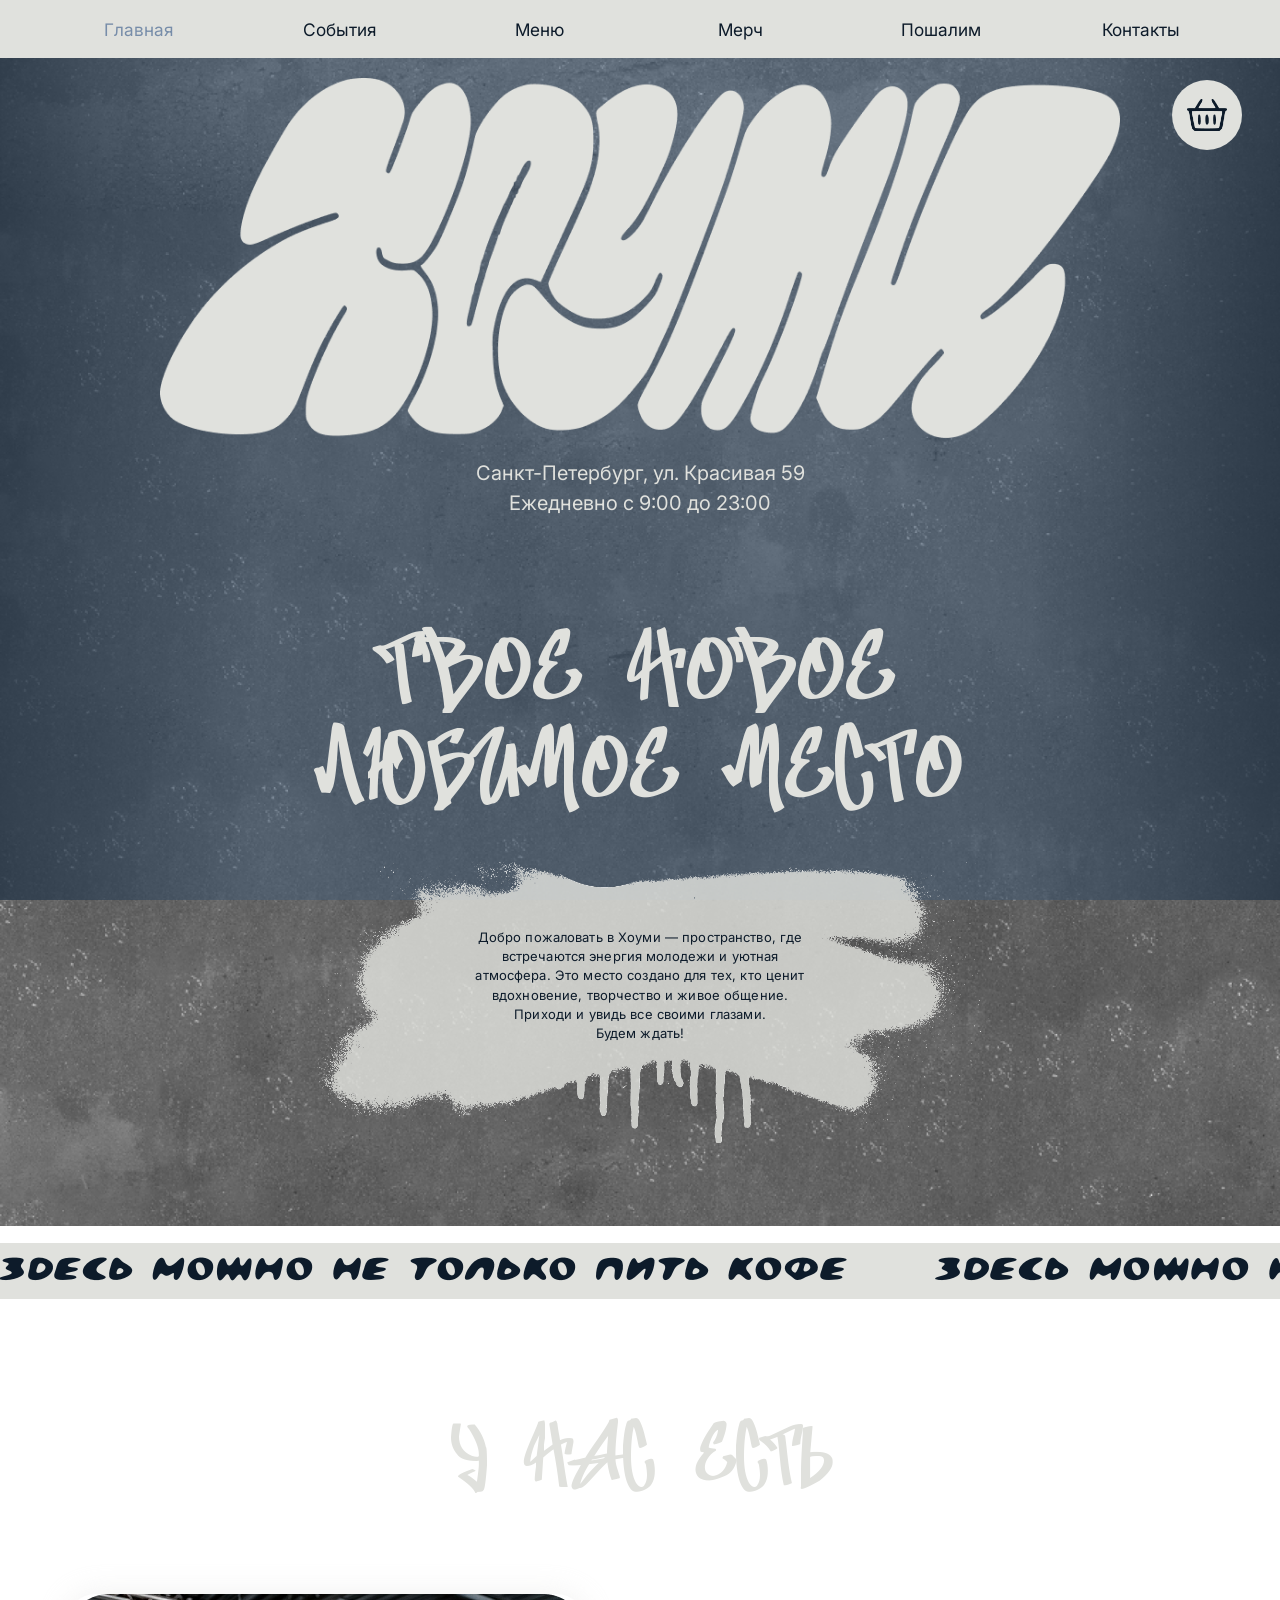
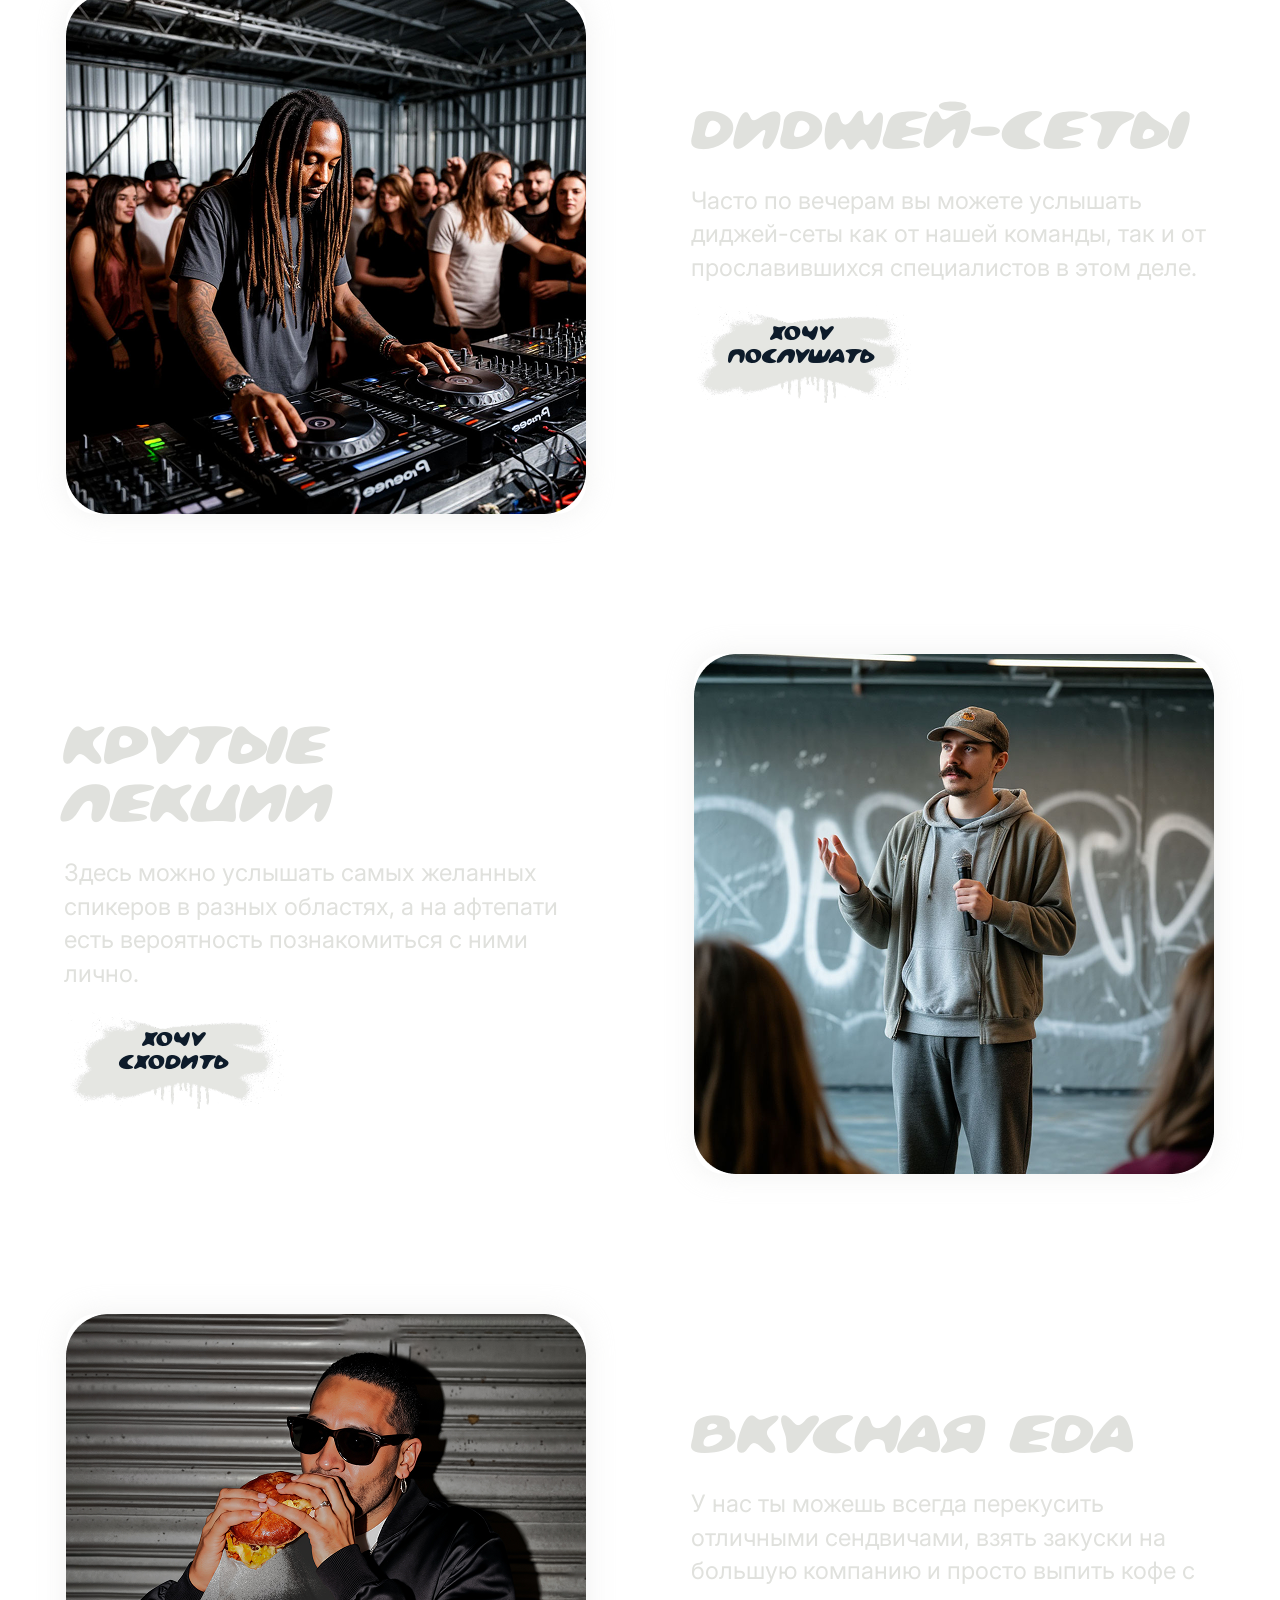
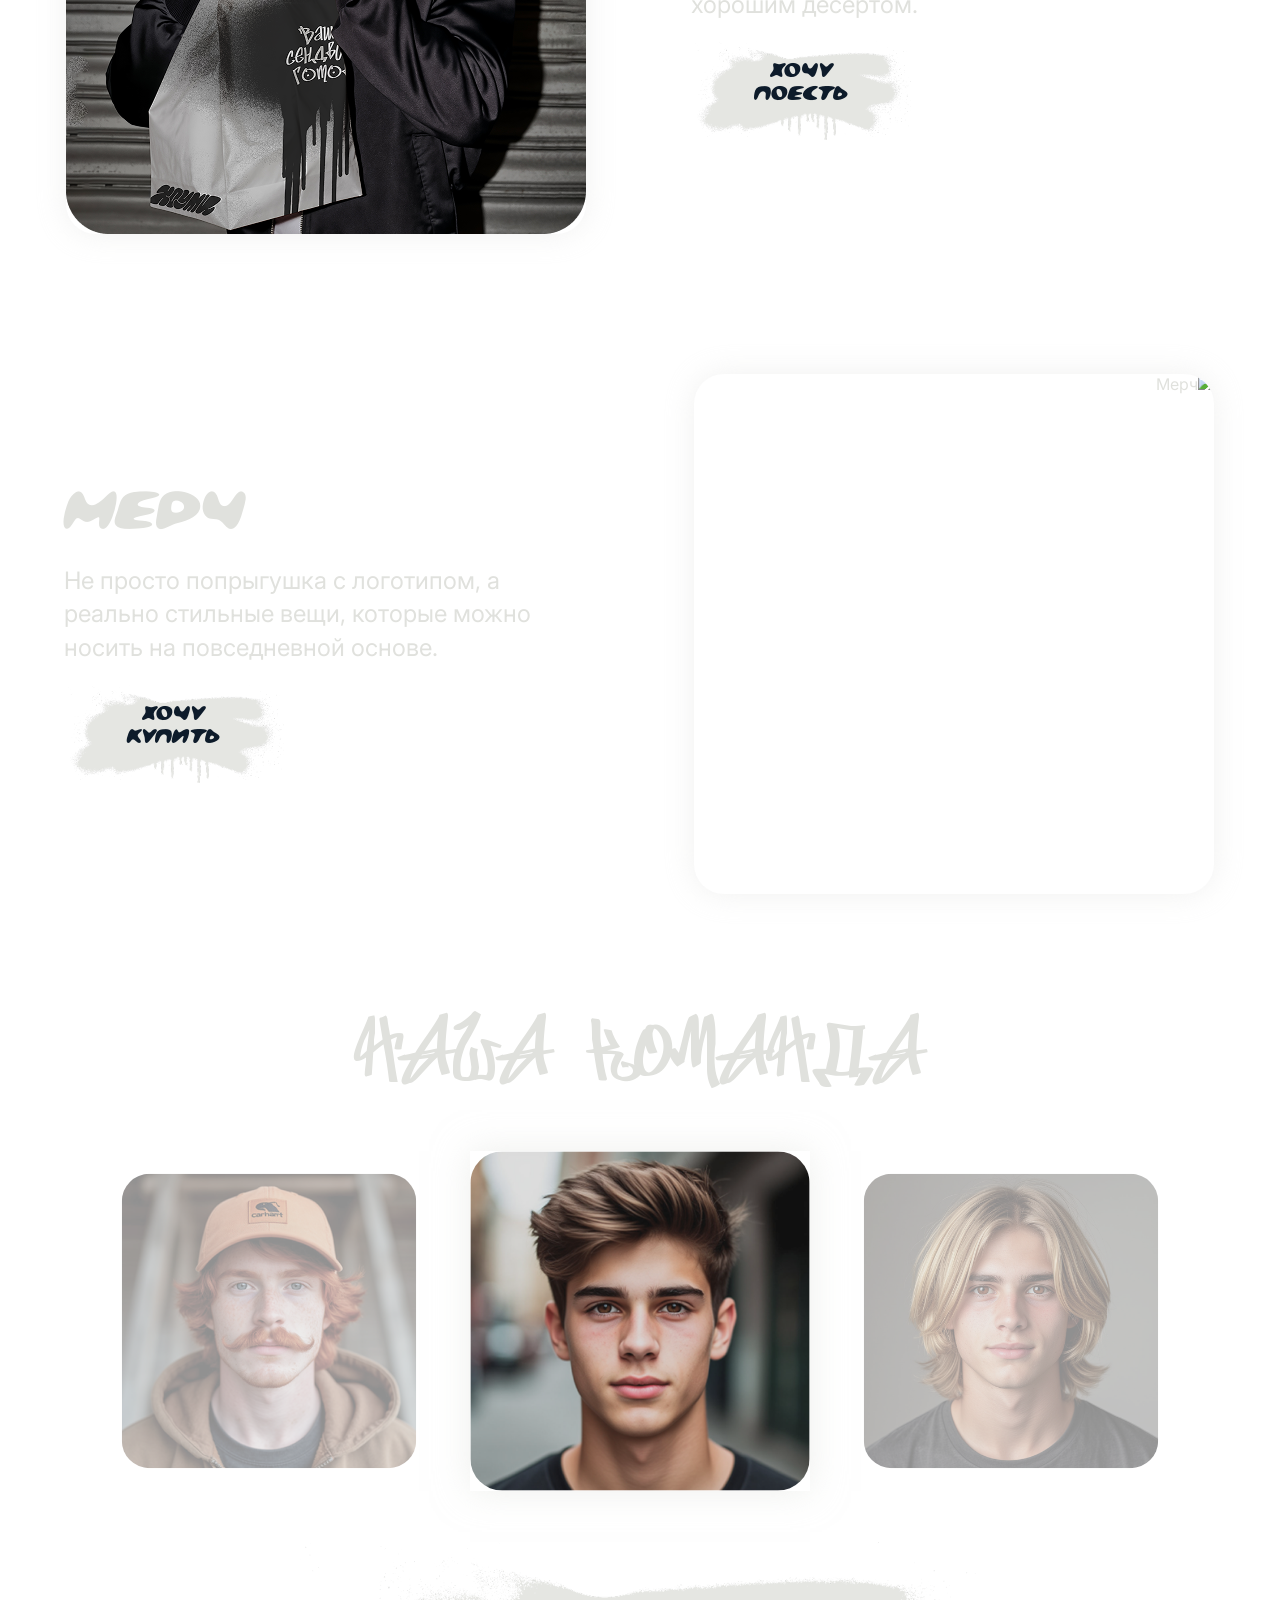
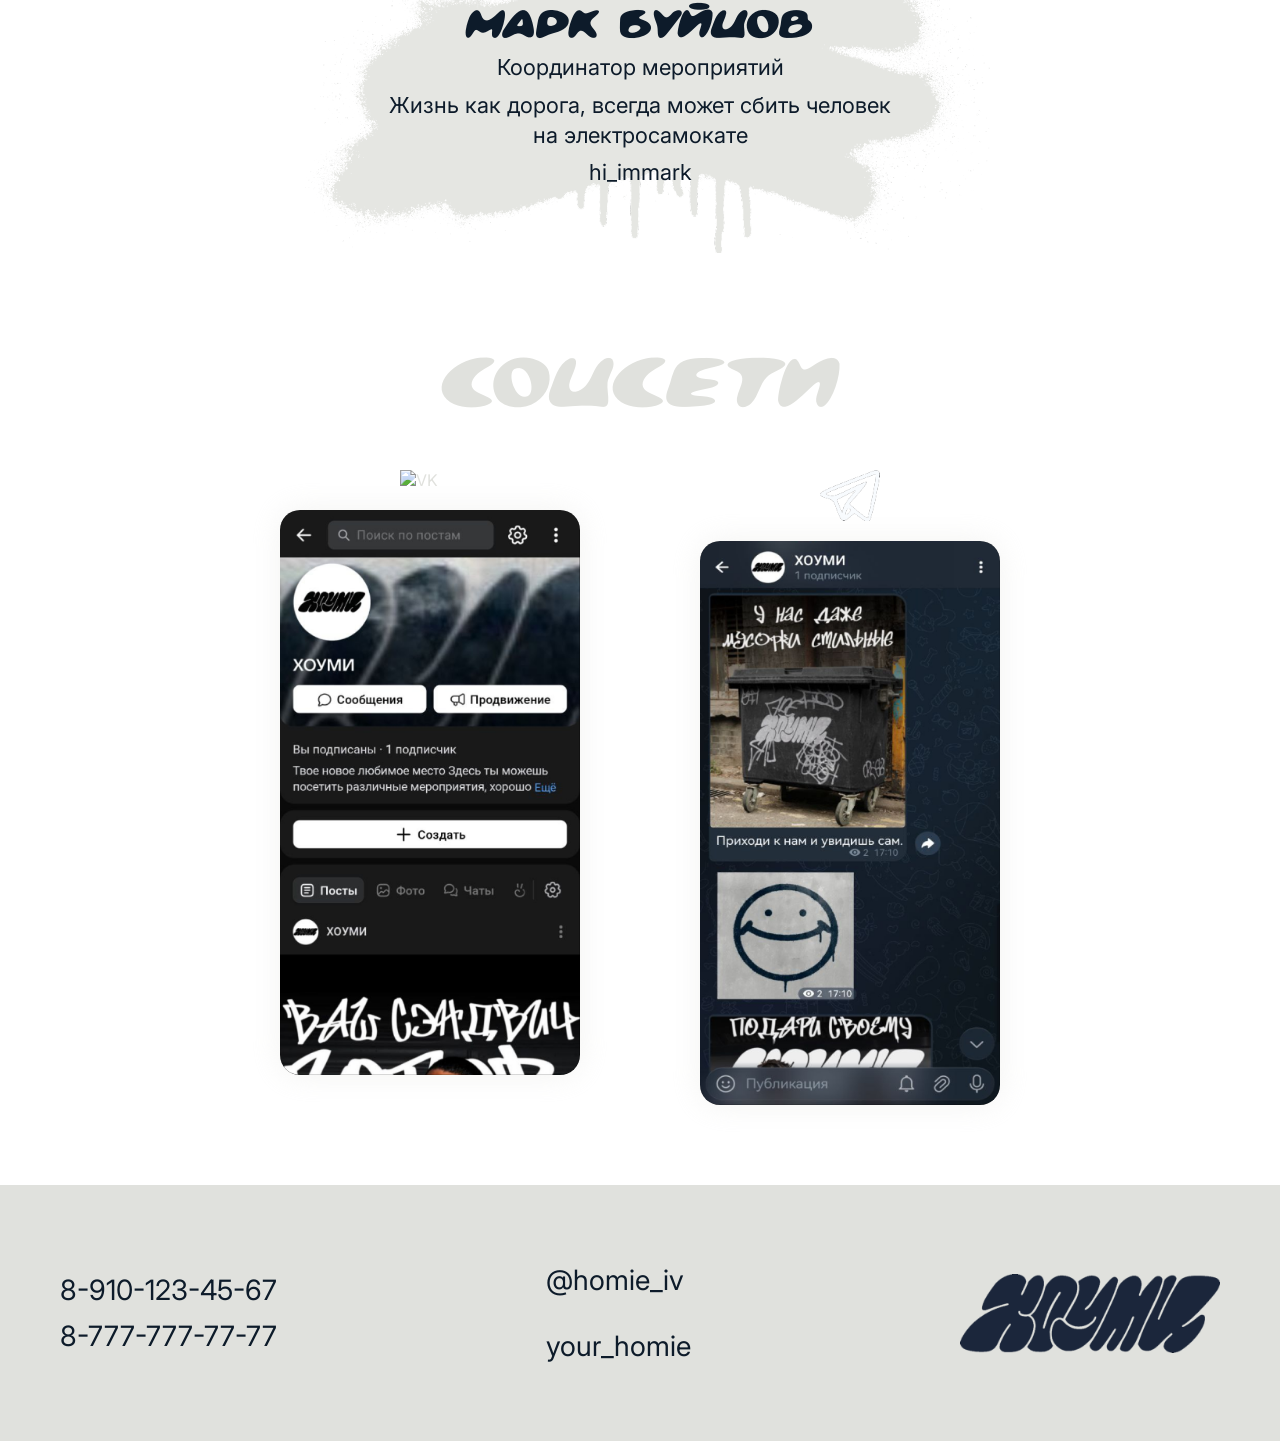
==== all-pages.html @ 36fc69a6 "Add files via upload" ====
<!DOCTYPE html>
<html lang="ru">
<head>
  <meta charset="UTF-8">
  <meta name="viewport" content="width=device-width, initial-scale=1">
  <title>Homie — все экраны в одном файле</title>
  <link href="https://fonts.googleapis.com/css2?family=Inter:wght@300;400;500;600&display=swap" rel="stylesheet">
  <link rel="stylesheet" href="site-shared.css">
  <link rel="stylesheet" href="index.css">
  <link rel="stylesheet" href="all-pages.css">
</head>
<body class="all-app">

<header class="header">
  <nav class="nav" id="routerNav">
    <button type="button" class="router-link active" data-target="home">Главная</button>
    <button type="button" class="router-link" data-target="events">События</button>
    <button type="button" class="router-link" data-target="menu">Меню</button>
    <button type="button" class="router-link" data-target="merch">Мерч</button>
    <button type="button" class="router-link" data-target="minigame">Пошалим</button>
    <button type="button" class="router-link" data-target="contacts">Контакты</button>
  </nav>
</header>

<div class="cart-float">
  <button type="button" class="router-link cart-float-btn" data-target="korzina" aria-label="Корзина">
    <img src="korzina.png" alt="">
  </button>
</div>

<main id="page-home" class="page-panel page-panel--home active" aria-label="Главная">
  <div class="page">
    <section class="hero">
      <img src="biglogo.png" class="biglogo" alt="Homie">
      <p class="hero-info">Санкт-Петербург, ул. Красивая 59<br>Ежедневно с 9:00 до 23:00</p>
    </section>
    <section class="intro">
      <h1 class="intro-title">ТВОЕ НОВОЕ<br>ЛЮБИМОЕ МЕСТО</h1>
      <div class="intro-patno">
        <img src="bigpatno.png" alt="">
        <div class="intro-patno__frame">
          <p class="intro-patno__text">
            Добро пожаловать в Хоуми — пространство, где<br>
            встречаются энергия молодежи и уютная<br>
            атмосфера. Это место создано для тех, кто ценит<br>
            вдохновение, творчество и живое общение.<br>
            Приходи и увидь все своими глазами.<br>
            Будем ждать!
          </p>
        </div>
      </div>
    </section>
    <section class="line" aria-hidden="true">
      <div class="line-track">
        <span>здесь можно не только пить кофе &nbsp;&nbsp;&nbsp; здесь можно не только пить кофе &nbsp;&nbsp;&nbsp; здесь можно не только пить кофе &nbsp;&nbsp;&nbsp; </span>
        <span>здесь можно не только пить кофе &nbsp;&nbsp;&nbsp; здесь можно не только пить кофе &nbsp;&nbsp;&nbsp; здесь можно не только пить кофе &nbsp;&nbsp;&nbsp; </span>
      </div>
    </section>
    <section class="we-have">
      <h2 class="we-have-title">У НАС ЕСТЬ</h2>
      <div class="blocks">
        <article class="block">
          <div class="photo glow"><img src="1photo.png" alt="Диджей-сеты"></div>
          <div class="text-side">
            <h2>ДИДЖЕЙ-СЕТЫ</h2>
            <p>Часто по вечерам вы можете услышать диджей-сеты как от нашей команды, так и от прославившихся специалистов в этом деле.</p>
            <button type="button" class="small-patno router-link" data-target="events"><img src="spatno1.png" alt=""><span>хочу<br>послушать</span></button>
          </div>
        </article>
        <article class="block reverse">
          <div class="photo glow"><img src="2photo.png" alt="Лекции"></div>
          <div class="text-side">
            <h2>КРУТЫЕ ЛЕКЦИИ</h2>
            <p>Здесь можно услышать самых желанных спикеров в разных областях, а на афтепати есть вероятность познакомиться с ними лично.</p>
            <button type="button" class="small-patno router-link" data-target="events"><img src="spatno2.png" alt=""><span>хочу<br>сходить</span></button>
          </div>
        </article>
        <article class="block">
          <div class="photo glow"><img src="3photo.png" alt="Еда"></div>
          <div class="text-side">
            <h2>ВКУСНАЯ ЕДА</h2>
            <p>У нас ты можешь всегда перекусить отличными сендвичами, взять закуски на большую компанию и просто выпить кофе с хорошим десертом.</p>
            <button type="button" class="small-patno router-link" data-target="menu"><img src="spatno3.png" alt=""><span>хочу<br>поесть</span></button>
          </div>
        </article>
        <article class="block reverse">
          <div class="photo glow"><img src="4.png" alt="Мерч"></div>
          <div class="text-side">
            <h2>МЕРЧ</h2>
            <p>Не просто попрыгушка с логотипом, а реально стильные вещи, которые можно носить на повседневной основе.</p>
            <button type="button" class="small-patno router-link" data-target="merch"><img src="spatno4.png" alt=""><span>хочу<br>купить</span></button>
          </div>
        </article>
      </div>
    </section>
    <section class="team">
      <h2 class="team-title">НАША КОМАНДА</h2>
      <div class="slider" id="homeSlider">
        <div class="slide side"><img src="komanda1.png" alt=""></div>
        <div class="slide active-slide"><img src="komanda2.png" alt=""></div>
        <div class="slide side"><img src="komanda3.png" alt=""></div>
      </div>
      <div class="team-info">
        <img src="patnomedium.png" alt="">
        <div class="info-text fade" id="homeFade">
          <h2 id="home-name">МАРК БУЙЦОВ</h2>
          <p id="home-role">Координатор мероприятий</p>
          <p id="home-quote">Жизнь как дорога, всегда может сбить человек на электросамокате</p>
          <p id="home-nick">hi_immark</p>
        </div>
      </div>
    </section>
    <section class="socials">
      <h2 class="socials-title">СОЦСЕТИ</h2>
      <div class="social-grid">
        <div class="social-item">
          <img src="VK-white.png" class="icon" alt="VK">
          <img src="screenVK.png" class="screen" alt="">
        </div>
        <div class="social-item">
          <img src="TG-white.png" class="icon" alt="Telegram">
          <img src="screenTG.png" class="screen" alt="">
        </div>
      </div>
    </section>
  </div>
</main>

<main id="page-events" class="page-panel page-panel--frame">
  <iframe class="page-frame" data-src="events.html?embed=1" title="События"></iframe>
</main>

<main id="page-menu" class="page-panel page-panel--frame">
  <iframe class="page-frame" data-src="menu.html?embed=1" title="Меню"></iframe>
</main>

<main id="page-merch" class="page-panel page-panel--frame">
  <iframe class="page-frame" data-src="merch.html?embed=1" title="Мерч"></iframe>
</main>

<main id="page-minigame" class="page-panel page-panel--frame">
  <iframe class="page-frame" data-src="game.html?embed=1" title="Пошалим"></iframe>
</main>

<main id="page-contacts" class="page-panel page-panel--frame">
  <iframe class="page-frame" data-src="contacts.html?embed=1" title="Контакты"></iframe>
</main>

<main id="page-korzina" class="page-panel page-panel--frame">
  <iframe class="page-frame" data-src="korzina.html?embed=1" title="Корзина"></iframe>
</main>

<footer class="footer">
  <div class="footer-left">
    <p>8-910-123-45-67</p>
    <p>8-777-777-77-77</p>
  </div>
  <div class="footer-center">
    <p>@homie_iv</p>
    <p>your_homie</p>
  </div>
  <img src="logo.png" class="footer-logo" alt="Homie">
</footer>

<script src="all-pages.js"></script>

</body>
</html>
---- site-shared.css ----
@font-face {
    font-family: "Bulbasaur";
    src: url("BulbasaurSP.otf");
}

* {
    margin: 0;
    padding: 0;
    box-sizing: border-box;
}

html {
    scroll-behavior: smooth;
}

body {
    font-family: "Inter", sans-serif;
    background: url("background.png") no-repeat center/cover fixed;
    overflow-x: hidden;
    overflow-y: auto;
    min-height: 100vh;
}

body.page-no-scroll {
    overflow: hidden;
}

body::after {
    content: "";
    position: fixed;
    inset: 0;
    background: rgba(65, 90, 119, 0.5);
    z-index: -1;
}

body::before {
    content: "";
    position: fixed;
    inset: 0;
    background: linear-gradient(to right, rgba(0, 0, 0, 0.644), transparent 20%, transparent 80%, rgba(0, 0, 0, 0.644));
    z-index: -1;
}

.header {
    position: fixed;
    top: 0;
    left: 0;
    width: 100%;
    height: 58px;
    background: #e0e1dd;
    display: flex;
    justify-content: center;
    align-items: center;
    z-index: 10;
    padding: 0 clamp(16px, 4vw, 48px);
}

.nav {
    display: flex;
    flex-wrap: wrap;
    width: 100%;
    gap: clamp(8px, 1.5vw, 40px);
    justify-content: space-between;
    align-items: center;
    padding: 0;
}

.nav a {
    flex: 1 1 0;
    text-align: center;
    white-space: nowrap;
}

.nav a {
    font-size: clamp(15px, 1.4vw, 24px);
    color: #0d1b2a;
    text-decoration: none;
}

.nav a:hover {
    color: #415a77;
}

.nav .active {
    color: #778da9;
}

.page-main {
    margin-top: 100px;
    padding: 0 clamp(20px, 4vw, 56px) 48px;
    display: flex;
    flex-direction: column;
    align-items: center;
    width: 100%;
    max-width: none;
}

.page-title {
    font-family: "Bulbasaur", cursive;
    font-size: clamp(32px, 5vw, 50px);
    color: #e0e1dd;
    text-align: center;
    margin-bottom: 28px;
}

/* Корзина — светлый круг (#e0e1dd, как шапка и подвал) */
.cart-float,
.cart-big {
    position: fixed;
    top: 80px;
    right: clamp(16px, 3vw, 40px);
    z-index: 11;
}

.cart-float a,
.cart-float .cart-float-btn,
.cart-big a,
.cart-big .cart-btn {
    width: 70px;
    height: 70px;
    border-radius: 50%;
    background: #e0e1dd;
    display: flex;
    align-items: center;
    justify-content: center;
    text-decoration: none;
    border: none;
    cursor: pointer;
}

.cart-float a:hover,
.cart-float a:active,
.cart-float .cart-float-btn:hover,
.cart-float .cart-float-btn:active,
.cart-big a:hover,
.cart-big a:active,
.cart-big .cart-btn:hover,
.cart-big .cart-btn:active {
    background: #e0e1dd;
}

.cart-float img,
.cart-big img {
    width: 40px;
    height: auto;
}

.footer {
    margin-top: 80px;
    background: #e0e1dd;
    min-height: 200px;
    display: flex;
    justify-content: space-between;
    align-items: center;
    gap: 24px;
    flex-wrap: wrap;
    padding: 30px 60px;
}

.footer-left .text-block,
.footer-center {
    display: flex;
    flex-direction: column;
    gap: 12px;
    justify-content: space-between;
    min-height: 100px;
}

.footer p {
    font-size: 20px;
    color: #0d1b2a;
}

.footer-item {
    display: flex;
    align-items: center;
    gap: 10px;
}

.footer-item span {
    font-size: 20px;
    color: #0d1b2a;
}

.footer-item img {
    height: 30px;
}

.footer-right img {
    height: 80px;
}
---- index.css ----
@font-face {
    font-family: "Bulbasaur";
    src: url("BulbasaurSP.otf");
}

@font-face {
    font-family: "Guano";
    src: url("Guano Apes.otf");
}

html {
    scroll-behavior: smooth;
}

* {
    margin: 0;
    padding: 0;
    box-sizing: border-box;
}

body.page-home {
    font-family: "Inter", sans-serif;
    background: url("background.png") no-repeat center top / cover fixed;
    overflow-x: hidden;
    color: #e0e1dd;
}

body.page-home::after {
    content: "";
    position: fixed;
    inset: 0;
    background: rgba(65, 90, 119, 0.5);
    z-index: -1;
    pointer-events: none;
}

body.page-home::before {
    content: "";
    position: fixed;
    inset: 0;
    background: linear-gradient(to right, rgba(0, 0, 0, 0.644), transparent 20%, transparent 80%, rgba(0, 0, 0, 0.644));
    z-index: -1;
    pointer-events: none;
}

.page {
    margin-top: 58px;
    display: flex;
    flex-direction: column;
    gap: clamp(56px, 9vw, 100px);
    padding-bottom: 0;
}

.hero {
    display: flex;
    flex-direction: column;
    align-items: center;
    gap: 20px;
    padding: clamp(40px, 7vw, 72px) 20px 0;
    text-align: center;
}

.biglogo {
    width: min(78%, 960px);
    height: auto;
    object-fit: contain;
}

.hero-info {
    color: #e0e1dd;
    font-size: clamp(15px, 1.6vw, 20px);
    line-height: 1.5;
    font-weight: 400;
    max-width: 900px;
}

.intro {
    display: flex;
    flex-direction: column;
    align-items: center;
    gap: clamp(32px, 5vw, 48px);
    padding: 0 clamp(16px, 4vw, 40px);
    text-align: center;
}

.intro-title {
    font-family: "Guano", "Guano Apes", cursive;
    color: #e0e1dd;
    font-size: clamp(42px, 8.5vw, 96px);
    line-height: 1.02;
    letter-spacing: 0.02em;
    font-weight: normal;
}

.intro-patno {
    position: relative;
    width: min(700px, 92vw);
    container-type: inline-size;
}

.intro-patno > img {
    width: 100%;
    height: auto;
    display: block;
}

.intro-patno__frame {
    position: absolute;
    top: 21%;
    right: 13%;
    bottom: 33%;
    left: 13%;
    display: flex;
    align-items: center;
    justify-content: center;
    box-sizing: border-box;
    overflow: hidden;
    pointer-events: none;
}

.intro-patno__text {
    margin: 0;
    max-width: 100%;
    font-family: "Inter", sans-serif;
    font-size: clamp(13px, 1.72cqi, 16px);
    font-weight: 400;
    line-height: 1.48;
    letter-spacing: 0.01em;
    text-align: center;
    color: #0d1b2a;
}

.line {
    width: 100vw;
    margin-left: calc(50% - 50vw);
    overflow: hidden;
    height: 56px;
    background: #e0e1dd;
    display: flex;
    align-items: center;
}

.line-track {
    display: flex;
    width: max-content;
    animation: marquee 18s linear infinite;
}

.line span {
    display: inline-block;
    padding-right: 48px;
    font-family: "Bulbasaur", cursive;
    font-size: clamp(22px, 2.8vw, 32px);
    color: #0d1b2a;
    white-space: nowrap;
    letter-spacing: 0.08em;
}

@keyframes marquee {
    from { transform: translateX(0); }
    to { transform: translateX(-50%); }
}

.we-have {
    display: flex;
    flex-direction: column;
    align-items: center;
    gap: clamp(48px, 8vw, 88px);
    padding: 0 clamp(20px, 5vw, 64px);
    width: 100%;
}

.we-have-title {
    font-family: "Guano", "Guano Apes", cursive;
    font-size: clamp(40px, 6.5vw, 80px);
    color: #e0e1dd;
    text-align: center;
    font-weight: normal;
}

.blocks {
    display: flex;
    flex-direction: column;
    gap: clamp(72px, 12vw, 140px);
    width: 100%;
    max-width: 1400px;
}

.block {
    display: grid;
    grid-template-columns: minmax(260px, 1fr) minmax(260px, 1fr);
    justify-content: center;
    align-items: center;
    gap: clamp(40px, 8vw, 120px);
}

.block.reverse {
    direction: rtl;
}

.block.reverse .text-side {
    direction: ltr;
}

.photo {
    width: min(100%, 520px);
    justify-self: center;
    border-radius: 30px;
}

.photo img {
    width: 100%;
    aspect-ratio: 1;
    object-fit: cover;
    display: block;
    border-radius: 30px;
}

.glow {
    box-shadow: 0 0 30px rgba(224, 225, 221, 0.45);
}

.text-side {
    display: flex;
    flex-direction: column;
    gap: 20px;
}

.text-side h2 {
    font-family: "Bulbasaur", cursive;
    color: #e0e1dd;
    font-size: clamp(32px, 4.5vw, 54px);
    line-height: 1.08;
    font-weight: normal;
}

.text-side p {
    color: #e0e1dd;
    font-size: clamp(17px, 2vw, 24px);
    line-height: 1.4;
}

.small-patno {
    position: relative;
    width: 220px;
    max-width: 100%;
    display: block;
    text-decoration: none;
    transition: transform 0.2s;
}

.small-patno:hover {
    transform: scale(1.04);
}

.small-patno img {
    width: 100%;
    height: auto;
    display: block;
}

.we-have .small-patno img {
    transition: opacity 0.15s ease;
}

.we-have .small-patno::after {
    content: "";
    position: absolute;
    inset: 0;
    background-color: #b3b4b0;
    opacity: 0;
    transition: opacity 0.15s ease;
    pointer-events: none;
    mask-repeat: no-repeat;
    mask-position: center;
    mask-size: 100% 100%;
    -webkit-mask-repeat: no-repeat;
    -webkit-mask-position: center;
    -webkit-mask-size: 100% 100%;
}

.we-have .blocks .block:nth-child(1) .small-patno::after {
    mask-image: url(spatno1.png);
    -webkit-mask-image: url(spatno1.png);
}

.we-have .blocks .block:nth-child(2) .small-patno::after {
    mask-image: url(spatno2.png);
    -webkit-mask-image: url(spatno2.png);
}

.we-have .blocks .block:nth-child(3) .small-patno::after {
    mask-image: url(spatno3.png);
    -webkit-mask-image: url(spatno3.png);
}

.we-have .blocks .block:nth-child(4) .small-patno::after {
    mask-image: url(spatno4.png);
    -webkit-mask-image: url(spatno4.png);
}

.we-have .small-patno:active img,
.we-have .small-patno.is-pressed img {
    opacity: 0;
}

.we-have .small-patno:active::after,
.we-have .small-patno.is-pressed::after {
    opacity: 1;
}

.we-have .small-patno span {
    position: absolute;
    z-index: 1;
    left: 50%;
    top: 42%;
    transform: translate(-50%, -50%);
    width: 72%;
    font-family: "Bulbasaur", cursive;
    font-size: 20px;
    line-height: 1.15;
    color: #0d1b2a;
    text-align: center;
    white-space: normal;
    pointer-events: none;
}

.team {
    display: flex;
    flex-direction: column;
    align-items: center;
    gap: clamp(40px, 6vw, 60px);
    padding: 0 20px;
    width: 100%;
}

.team-title {
    font-family: "Guano", "Guano Apes", cursive;
    font-size: clamp(40px, 6.5vw, 80px);
    color: #e0e1dd;
    text-align: center;
    font-weight: normal;
}

.slider {
    display: grid;
    grid-template-columns: repeat(3, minmax(160px, 320px));
    gap: clamp(20px, 4vw, 60px);
    align-items: center;
    justify-content: center;
    width: 100%;
    max-width: 1100px;
}

.slide {
    transition: opacity 0.5s, transform 0.5s, box-shadow 0.5s;
}

.slide img {
    width: 100%;
    aspect-ratio: 1;
    object-fit: cover;
    border-radius: 30px;
    display: block;
}

.slide.side {
    opacity: 0.45;
    transform: scale(0.92);
}

.slide.active-slide {
    opacity: 1;
    transform: scale(1.06);
    box-shadow: 0 0 32px rgba(224, 225, 221, 0.55);
}

.team-info {
    position: relative;
    width: min(700px, 100%);
}

.team-info > img {
    width: 100%;
    height: auto;
    display: block;
}

.info-text {
    position: absolute;
    top: 50%;
    left: 50%;
    transform: translate(-50%, -50%);
    width: min(520px, 78%);
    text-align: center;
    transition: opacity 0.4s ease;
}

.info-text h2 {
    font-family: "Bulbasaur", cursive;
    color: #0d1b2a;
    font-size: clamp(26px, 3.2vw, 40px);
    font-weight: normal;
}

.info-text p {
    color: #0d1b2a;
    font-size: clamp(16px, 2vw, 22px);
    margin-top: 8px;
    line-height: 1.35;
}

.socials {
    display: flex;
    flex-direction: column;
    align-items: center;
    gap: clamp(32px, 5vw, 50px);
    padding: 0 20px clamp(48px, 8vw, 80px);
    width: 100%;
}

.socials-title {
    font-family: "Bulbasaur", cursive;
    font-size: clamp(40px, 5.5vw, 72px);
    color: #e0e1dd;
    font-weight: normal;
}

.social-grid {
    display: flex;
    flex-wrap: wrap;
    justify-content: center;
    align-items: flex-start;
    gap: clamp(48px, 10vw, 120px);
}

.social-item {
    display: flex;
    flex-direction: column;
    align-items: center;
    gap: 20px;
}

.social-item .icon {
    width: 60px;
    height: auto;
}

.social-item .screen {
    width: min(300px, 40vw);
    border-radius: 20px;
    box-shadow: 0 0 30px rgba(224, 225, 221, 0.4);
    display: block;
}

.footer {
    width: 100%;
    min-height: 256px;
    background: #e0e1dd;
    padding: 40px clamp(24px, 5vw, 60px);
    display: flex;
    justify-content: space-between;
    align-items: center;
    gap: 24px;
    flex-wrap: wrap;
}

.footer-left,
.footer-center {
    display: flex;
    flex-direction: column;
    gap: 12px;
}

.footer p {
    font-size: clamp(18px, 2.2vw, 28px);
    color: #0d1b2a;
}

.footer-logo {
    width: min(260px, 42vw);
    height: auto;
}

@media (max-width: 900px) {
    .block,
    .block.reverse {
        grid-template-columns: 1fr;
        direction: ltr;
    }

    .slider {
        grid-template-columns: 1fr;
        max-width: 300px;
    }

    .slide.side {
        display: none;
    }

    .slide.active-slide {
        transform: none;
    }
}
---- all-pages.css ----
/* Все блоки приложения со страницы all-pages.html */
@import url("site-shared.css");

html {
    scroll-behavior: smooth;
}

/* Шапка на всю ширину (как index.html) */
body.all-app .header {
    padding: 0 clamp(16px, 4vw, 48px);
}

body.all-app .nav {
    width: 100%;
    max-width: none;
    justify-content: space-between;
    gap: clamp(8px, 1.5vw, 24px);
    padding: 0;
}

body.all-app .nav a,
body.all-app .nav .router-link {
    flex: 1 1 0;
    text-align: center;
    font-size: clamp(14px, 1.55vw, 24px);
    color: #0d1b2a;
    text-decoration: none;
    background: none;
    border: none;
    cursor: pointer;
    font-family: inherit;
    white-space: nowrap;
}

body.all-app .nav a:hover,
body.all-app .nav .router-link:hover {
    color: #415a77;
}

body.all-app .nav .router-link.active,
body.all-app .nav a.active {
    color: #778da9;
}

body.all-app .cart-float-btn {
    width: 70px;
    height: 70px;
    border-radius: 50%;
    background: #e0e1dd;
    display: flex;
    align-items: center;
    justify-content: center;
    padding: 0;
}

body.all-app .cart-float-btn.router-link,
body.all-app .cart-float-btn.router-link:hover,
body.all-app .cart-float-btn.router-link:active,
body.all-app .cart-float-btn.router-link:focus-visible {
    background: #e0e1dd;
}

body.all-app .cart-float-btn img {
    width: 40px;
    height: auto;
}

body.all-app .cart-float.is-hidden {
    display: none;
}

/* Главная в SPA — как index.html / Figma */
body.all-app.route-home {
    color: #e0e1dd;
}

body.all-app #page-home .intro-patno {
    position: relative;
    width: min(700px, 92vw);
    margin: 0 auto;
    container-type: inline-size;
}

body.all-app #page-home .intro-patno > img {
    width: 100%;
    display: block;
}

body.all-app #page-home .intro-patno__frame {
    position: absolute;
    top: 21%;
    right: 13%;
    bottom: 33%;
    left: 13%;
    display: flex;
    align-items: center;
    justify-content: center;
    box-sizing: border-box;
    overflow: hidden;
    pointer-events: none;
}

body.all-app #page-home .intro-patno__text,
body.all-app #page-home .intro-text-wrap {
    margin: 0;
    max-width: 100%;
    font-family: "Inter", sans-serif;
    font-size: clamp(13px, 1.72cqi, 16px);
    font-weight: 400;
    line-height: 1.48;
    letter-spacing: 0.01em;
    text-align: center;
    color: #0d1b2a;
}

body.all-app #page-home .intro-text {
    display: none;
}

body.all-app #page-home .text-side h2,
body.all-app #page-home .text-side h3 {
    font-family: "Bulbasaur", cursive;
    font-size: clamp(32px, 4.5vw, 54px);
}

body.all-app #page-home .social-grid {
    display: flex;
    flex-wrap: wrap;
    justify-content: center;
    gap: clamp(48px, 10vw, 120px);
}

body.all-app #page-home .social-item {
    display: flex;
    flex-direction: column;
    align-items: center;
    gap: 20px;
}

body.all-app #page-home .social-item .icon {
    width: 60px;
}

body.all-app #page-home .line span {
    font-family: "Bulbasaur", cursive;
    letter-spacing: 0.08em;
}

body.all-app #page-home .blocks {
    max-width: 1400px;
    width: 100%;
}

body.all-app #page-home .block {
    grid-template-columns: minmax(260px, 1fr) minmax(260px, 1fr);
    gap: clamp(40px, 8vw, 120px);
}

body.all-app #page-home .info-text h2,
body.all-app #page-home .info-text h3 {
    font-family: "Bulbasaur", cursive;
    color: #0d1b2a;
}

/* Главная — полная ширина, стили из index.css */
body.all-app #page-home.page-panel {
    margin-top: 58px;
    max-width: none;
    width: 100%;
    margin-left: 0;
    margin-right: 0;
    align-items: stretch;
    padding-bottom: 0;
}

body.all-app #page-home.page-panel.active {
    display: block;
}

body.all-app #page-home .page {
    margin-top: 0;
}

body.all-app #page-home .small-patno.router-link {
    border: none;
    background: transparent;
    padding: 0;
    text-align: center;
}

body.all-app .page-panel {
    display: none;
    margin-top: 100px;
    padding-bottom: 40px;
    flex-direction: column;
    align-items: center;
    max-width: 1100px;
    margin-left: auto;
    margin-right: auto;
    width: 100%;
}

body.all-app .page-panel.active {
    display: flex;
}

body.all-app .page-panel--frame {
    margin-top: 58px;
    max-width: none;
    width: 100%;
    padding: 0;
    align-items: stretch;
}

body.all-app .page-panel--frame.active {
    display: block;
}

body.all-app .page-frame {
    display: block;
    width: 100%;
    height: calc(100vh - 58px);
    min-height: 480px;
    border: 0;
    background: transparent;
}

body.all-app.route-menu #page-menu.page-panel--frame.active {
    display: block;
    margin-top: 58px;
    max-width: none;
    padding-bottom: 0;
}

body.all-app.route-menu #page-menu .page-frame {
    height: auto;
    min-height: 0;
}

/* Подвал общего приложения: только на главной (меню — подвал внутри iframe) */
body.all-app > footer.footer {
    display: none;
    width: 100%;
    margin-top: 0;
    min-height: 256px;
    background: #e0e1dd;
    padding: 40px clamp(24px, 5vw, 60px);
    justify-content: space-between;
    align-items: center;
    gap: 24px;
    flex-wrap: wrap;
    box-sizing: border-box;
}

body.all-app > footer.footer.footer--site-visible {
    display: flex;
}

body.all-app > footer.footer .footer-left,
body.all-app > footer.footer .footer-center {
    display: flex;
    flex-direction: column;
    gap: 12px;
}

body.all-app > footer.footer p {
    font-size: clamp(18px, 2.2vw, 28px);
    color: #0d1b2a;
}

body.all-app > footer.footer .footer-logo {
    width: min(260px, 42vw);
    height: auto;
}

body.all-app .router-link:not(.cart-float-btn) {
    cursor: pointer;
    border: none;
    background: none;
    font: inherit;
    color: inherit;
    padding: 0;
}

body.all-app .cart-float-btn.router-link {
    cursor: pointer;
    border: none;
    font: inherit;
    padding: 0;
}

body.all-app .router-link:focus-visible {
    outline: 2px solid #415a77;
    outline-offset: 2px;
}

/* Главная */
.hero {
    text-align: center;
    padding: 20px 24px 0;
}

.hero-badge {
    display: inline-block;
    padding: 8px 20px;
    border-radius: 999px;
    background: rgba(224, 225, 221, 0.2);
    color: #e0e1dd;
    font-size: 14px;
    letter-spacing: 0.06em;
    margin-bottom: 20px;
    border: 1px solid rgba(224, 225, 221, 0.35);
}

.hero h2 {
    font-family: "Bulbasaur", cursive;
    font-size: clamp(28px, 4vw, 44px);
    color: #e0e1dd;
    line-height: 1.15;
    margin-bottom: 16px;
}

.lead {
    max-width: 640px;
    margin: 0 auto 36px;
    font-size: 18px;
    line-height: 1.55;
    color: #c9ccd4;
}

.tile-grid {
    display: grid;
    grid-template-columns: repeat(auto-fit, minmax(220px, 1fr));
    gap: 20px;
    width: 100%;
    padding: 0 20px;
    max-width: 960px;
}

.tile {
    background: rgba(224, 225, 221, 0.95);
    border-radius: 20px;
    padding: 24px;
    display: flex;
    flex-direction: column;
    gap: 12px;
    transition: transform 0.2s, box-shadow 0.2s;
    border: 1px solid rgba(13, 27, 42, 0.08);
}

.tile:hover {
    transform: translateY(-4px);
    box-shadow: 0 12px 36px rgba(13, 27, 42, 0.2);
}

.tile h3 {
    font-family: "Bulbasaur", cursive;
    font-size: 22px;
    color: #0d1b2a;
}

.tile p {
    font-size: 15px;
    color: #415a77;
    line-height: 1.45;
    flex-grow: 1;
}

.tile .goto {
    align-self: flex-start;
    margin-top: 8px;
    padding: 10px 18px;
    border-radius: 14px;
    background: #415a77;
    color: #e0e1dd;
    text-decoration: none;
    font-weight: 500;
    border: none;
    font: inherit;
    cursor: pointer;
    font-family: Inter, sans-serif;
    font-weight: 500;
}

.tile .goto:hover {
    background: #778da9;
}

/* Меню */
.menu-intro {
    text-align: center;
    max-width: 620px;
    padding: 0 20px;
    color: #c9ccd4;
    font-size: 17px;
    line-height: 1.5;
    margin-bottom: 32px;
}

.menu-grid {
    display: grid;
    grid-template-columns: repeat(auto-fit, minmax(260px, 1fr));
    gap: 24px;
    width: 100%;
    padding: 0 20px;
}

.menu-card {
    background: linear-gradient(145deg, rgba(224, 225, 221, 0.98), rgba(119, 141, 169, 0.35));
    border-radius: 22px;
    overflow: hidden;
    border: 1px solid rgba(13, 27, 42, 0.12);
    display: flex;
    flex-direction: column;
    min-height: 280px;
}

.menu-photo {
    height: 140px;
    background: radial-gradient(circle at 30% 30%, #e0e1dd, #415a77 70%, #0d1b2a);
    display: flex;
    align-items: center;
    justify-content: center;
    font-family: "Bulbasaur", cursive;
    font-size: 42px;
    color: #e0e1dd;
    text-shadow: 0 2px 16px rgba(0, 0, 0, 0.45);
}

.menu-body {
    padding: 22px;
    display: flex;
    flex-direction: column;
    gap: 12px;
    flex: 1;
}

.menu-body h3 {
    font-family: "Bulbasaur", cursive;
    font-size: 24px;
    color: #0d1b2a;
}

.menu-body p {
    font-size: 15px;
    color: #0d1b2a;
    opacity: 0.85;
    line-height: 1.45;
    flex-grow: 1;
}

.price-tag {
    font-family: "Bulbasaur", cursive;
    font-size: 22px;
    color: #415a77;
}

.add-btn {
    margin-top: 8px;
    padding: 12px;
    border: none;
    border-radius: 14px;
    background: #0d1b2a;
    color: #e0e1dd;
    font-size: 16px;
    cursor: pointer;
    transition: background 0.2s;
}

.add-btn:hover {
    background: #415a77;
}

.add-btn.done {
    background: #778da9;
}

.add-btn-ap {
    margin-top: 8px;
    padding: 12px;
    border: none;
    border-radius: 14px;
    background: #0d1b2a;
    color: #e0e1dd;
    font-size: 16px;
    cursor: pointer;
    transition: background 0.2s;
}

.add-btn-ap:hover {
    background: #415a77;
}

.add-btn-ap.done {
    background: #778da9;
}

body.all-app #routerNav .router-link.active {
    color: #778da9;
}

body.all-app #routerNav .router-link {
    font-family: inherit;
    font-size: clamp(14px, 1.35vw, 24px);
    color: #0d1b2a;
}

body.all-app #routerNav .router-link:hover {
    color: #415a77;
}

/* События */
.timeline {
    width: 100%;
    max-width: 760px;
    padding: 0 20px;
    display: flex;
    flex-direction: column;
    gap: 18px;
}

.event-card {
    display: grid;
    grid-template-columns: 96px 1fr;
    gap: 18px;
    align-items: stretch;
    background: rgba(224, 225, 221, 0.95);
    border-radius: 18px;
    padding: 16px;
    border: 1px solid rgba(13, 27, 42, 0.1);
}

.event-date {
    border-radius: 14px;
    background: linear-gradient(160deg, #415a77, #0d1b2a);
    color: #e0e1dd;
    display: flex;
    flex-direction: column;
    align-items: center;
    justify-content: center;
    text-align: center;
    padding: 10px;
    font-variant-numeric: tabular-nums;
}

.event-date .day {
    font-family: "Bulbasaur", cursive;
    font-size: 32px;
    line-height: 1;
}

.event-date .mon {
    font-size: 14px;
    letter-spacing: 0.06em;
    margin-top: 6px;
}

.event-info h3 {
    font-family: "Bulbasaur", cursive;
    font-size: 22px;
    color: #0d1b2a;
    margin-bottom: 8px;
}

.event-meta {
    font-size: 14px;
    color: #415a77;
    margin-bottom: 10px;
}

.event-desc {
    font-size: 15px;
    color: #0d1b2a;
    line-height: 1.5;
}

.tag-row {
    display: flex;
    flex-wrap: wrap;
    gap: 8px;
    margin-top: 12px;
}

.tag {
    font-size: 12px;
    padding: 6px 10px;
    border-radius: 999px;
    background: rgba(65, 90, 119, 0.12);
    color: #415a77;
}

/* Мерч (сжатая сетка) */
.products-mini {
    display: flex;
    flex-wrap: wrap;
    justify-content: center;
    gap: 48px;
    max-width: 1000px;
    padding: 0 16px;
}

.card-mini {
    display: flex;
    flex-direction: column;
    align-items: center;
}

.card-mini .product-img {
    width: 220px;
    border-radius: 10px;
    border: 3px solid rgba(224, 225, 221, 0.55);
}

.card-mini .name {
    font-family: "Bulbasaur", cursive;
    font-size: 22px;
    color: #e0e1dd;
    margin-top: 10px;
}

.card-mini .price {
    font-family: "Bulbasaur", cursive;
    color: #e0e1dd;
}

/* Корзина */
.cart-panel-app {
    width: 100%;
    max-width: 720px;
    padding: 0 20px;
}

.cart-table-app {
    width: 100%;
    border-collapse: separate;
    border-spacing: 0 12px;
}

.cart-row-app td {
    background: rgba(224, 225, 221, 0.95);
    padding: 16px;
    vertical-align: middle;
}

.cart-row-app td:first-child {
    border-radius: 16px 0 0 16px;
}

.cart-row-app td:last-child {
    border-radius: 0 16px 16px 0;
}

.item-name-app {
    font-weight: 600;
    color: #0d1b2a;
}

.item-price-app {
    font-family: "Bulbasaur", cursive;
    color: #415a77;
    font-size: 20px;
}

.qty-box-app {
    display: inline-flex;
    align-items: center;
    gap: 10px;
}

.qty-box-app button {
    width: 36px;
    height: 36px;
    border-radius: 50%;
    border: none;
    background: #0d1b2a;
    color: #e0e1dd;
    font-size: 20px;
    cursor: pointer;
    line-height: 1;
}

.qty-num-app {
    min-width: 28px;
    text-align: center;
    font-weight: 600;
    color: #0d1b2a;
}

.total-bar-app {
    margin-top: 24px;
    padding: 20px;
    border-radius: 18px;
    background: rgba(13, 27, 42, 0.65);
    color: #e0e1dd;
    display: flex;
    justify-content: space-between;
    align-items: center;
    gap: 16px;
    flex-wrap: wrap;
}

.total-bar-app strong {
    font-family: "Bulbasaur", cursive;
    font-size: 28px;
}

.checkout-btn-app {
    border: none;
    border-radius: 14px;
    padding: 12px 24px;
    background: #e0e1dd;
    color: #0d1b2a;
    font-size: 16px;
    cursor: pointer;
    font-weight: 600;
}

.empty-state-app {
    text-align: center;
    padding: 40px 20px;
    background: rgba(224, 225, 221, 0.9);
    border-radius: 20px;
    color: #0d1b2a;
    line-height: 1.55;
}

.empty-state-app a {
    font-weight: 600;
    color: #415a77;
}

/* Мини-игра */
.game-wrap-app {
    width: min(480px, 100%);
    padding: 0 20px;
    text-align: center;
}

.scoreboard-app {
    display: flex;
    justify-content: space-between;
    align-items: center;
    margin-bottom: 16px;
    padding: 12px 16px;
    background: rgba(224, 225, 221, 0.95);
    border-radius: 14px;
    color: #0d1b2a;
}

.scoreboard-app span strong {
    font-family: "Bulbasaur", cursive;
    font-size: 24px;
    color: #415a77;
}

#gameFieldApp {
    position: relative;
    width: 100%;
    height: 340px;
    border-radius: 22px;
    background: radial-gradient(circle at 30% 20%, rgba(224, 225, 221, 0.25), transparent 55%), #0d1b2a;
    overflow: hidden;
    margin-bottom: 16px;
    box-shadow: inset 0 0 0 1px rgba(224, 225, 221, 0.16);
}

.hud-row-app {
    display: flex;
    gap: 12px;
    justify-content: center;
    flex-wrap: wrap;
    margin-bottom: 12px;
}

.hud-btn-app {
    flex: 1 1 auto;
    min-width: 120px;
    padding: 12px;
    border-radius: 14px;
    border: none;
    background: #e0e1dd;
    color: #0d1b2a;
    font-weight: 600;
    cursor: pointer;
}

.hud-btn-app:hover {
    background: #778da9;
    color: #e0e1dd;
}

.hud-note-app {
    color: #c9ccd4;
    font-size: 14px;
    line-height: 1.45;
}

.target-app {
    position: absolute;
    width: 56px;
    height: 56px;
    border-radius: 50%;
    background: radial-gradient(circle at 35% 30%, #e0e1dd, #778da9 60%, #415a77);
    display: grid;
    place-items: center;
    font-family: "Bulbasaur", cursive;
    font-size: 22px;
    color: #0d1b2a;
    cursor: pointer;
    user-select: none;
    transition: transform 0.08s;
}

.target-app:active {
    transform: scale(0.92);
}

/* Контакты (фрагмент из style.css) */
.contacts-shell {
    margin-top: 80px;
    display: flex;
    flex-direction: column;
    align-items: center;
    width: 100%;
}

.contacts-shell .page-title-contact {
    font-family: "Bulbasaur", cursive;
    font-size: 32px;
    color: #e0e1dd;
    text-align: center;
    margin-bottom: 30px;
}

.contacts-shell .form {
    display: flex;
    flex-direction: column;
    align-items: center;
    gap: 15px;
}

.contacts-shell textarea {
    width: min(700px, 94vw);
    height: 220px;
    border-radius: 29px;
    background: #e0e1dd;
    border: none;
    padding: 20px;
    font-size: 20px;
    color: #778da9;
}

.contacts-shell input[type="text"],
.contacts-shell input[type="email"] {
    width: min(700px, 94vw);
    height: 100px;
    border-radius: 26px;
    background: #e0e1dd;
    border: none;
    padding: 20px;
    font-size: 20px;
    color: #778da9;
}

.contacts-shell button[type="submit"] {
    width: 200px;
    height: 45px;
    border-radius: 15px;
    background: #e0e1dd;
    border: none;
    font-size: 20px;
    color: #778da9;
    cursor: pointer;
}

.contacts-shell .social-app {
    margin-top: 60px;
    display: flex;
    flex-direction: column;
    align-items: center;
}

.contacts-shell .subtitle-app {
    font-family: "Bulbasaur", cursive;
    font-size: 32px;
    color: #e0e1dd;
    margin-bottom: 40px;
}

.contacts-shell .social-container-app {
    display: flex;
    gap: clamp(40px, 12vw, 120px);
    flex-wrap: wrap;
    justify-content: center;
}

.contacts-shell .social-column-app {
    display: flex;
    flex-direction: column;
    align-items: center;
    gap: 20px;
}

.contacts-shell .social-icon-app {
    width: auto;
    height: 40px;
}

.contacts-shell .screen-app {
    width: 260px;
    border-radius: 15px;
}

.link-standalone-app {
    margin-top: 12px;
    color: #c9ccd4;
    font-size: 14px;
    text-align: center;
    max-width: 520px;
    line-height: 1.4;
}

.link-standalone-app a {
    color: #e0e1dd;
}

@media (max-width: 560px) {
    .event-card {
        grid-template-columns: 1fr;
    }

    .event-date {
        flex-direction: row;
        gap: 12px;
        justify-content: center;
    }
}
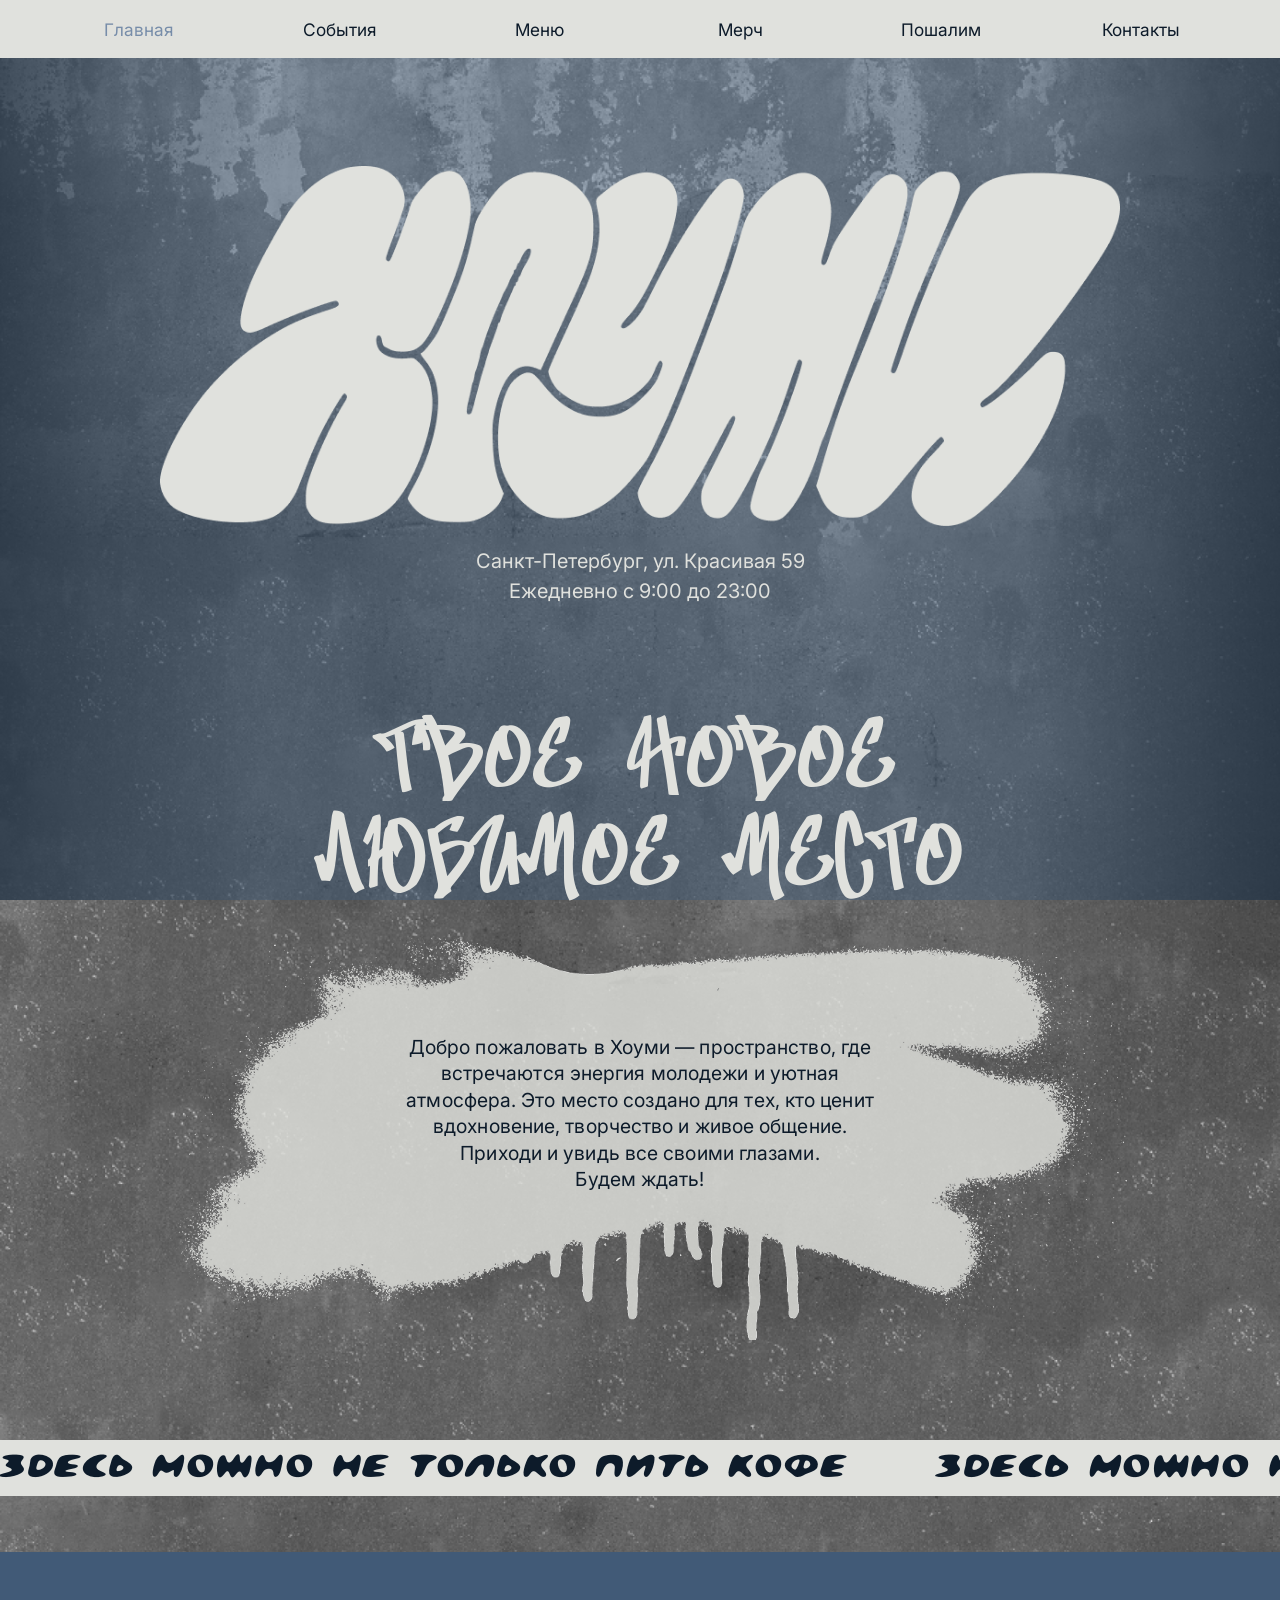
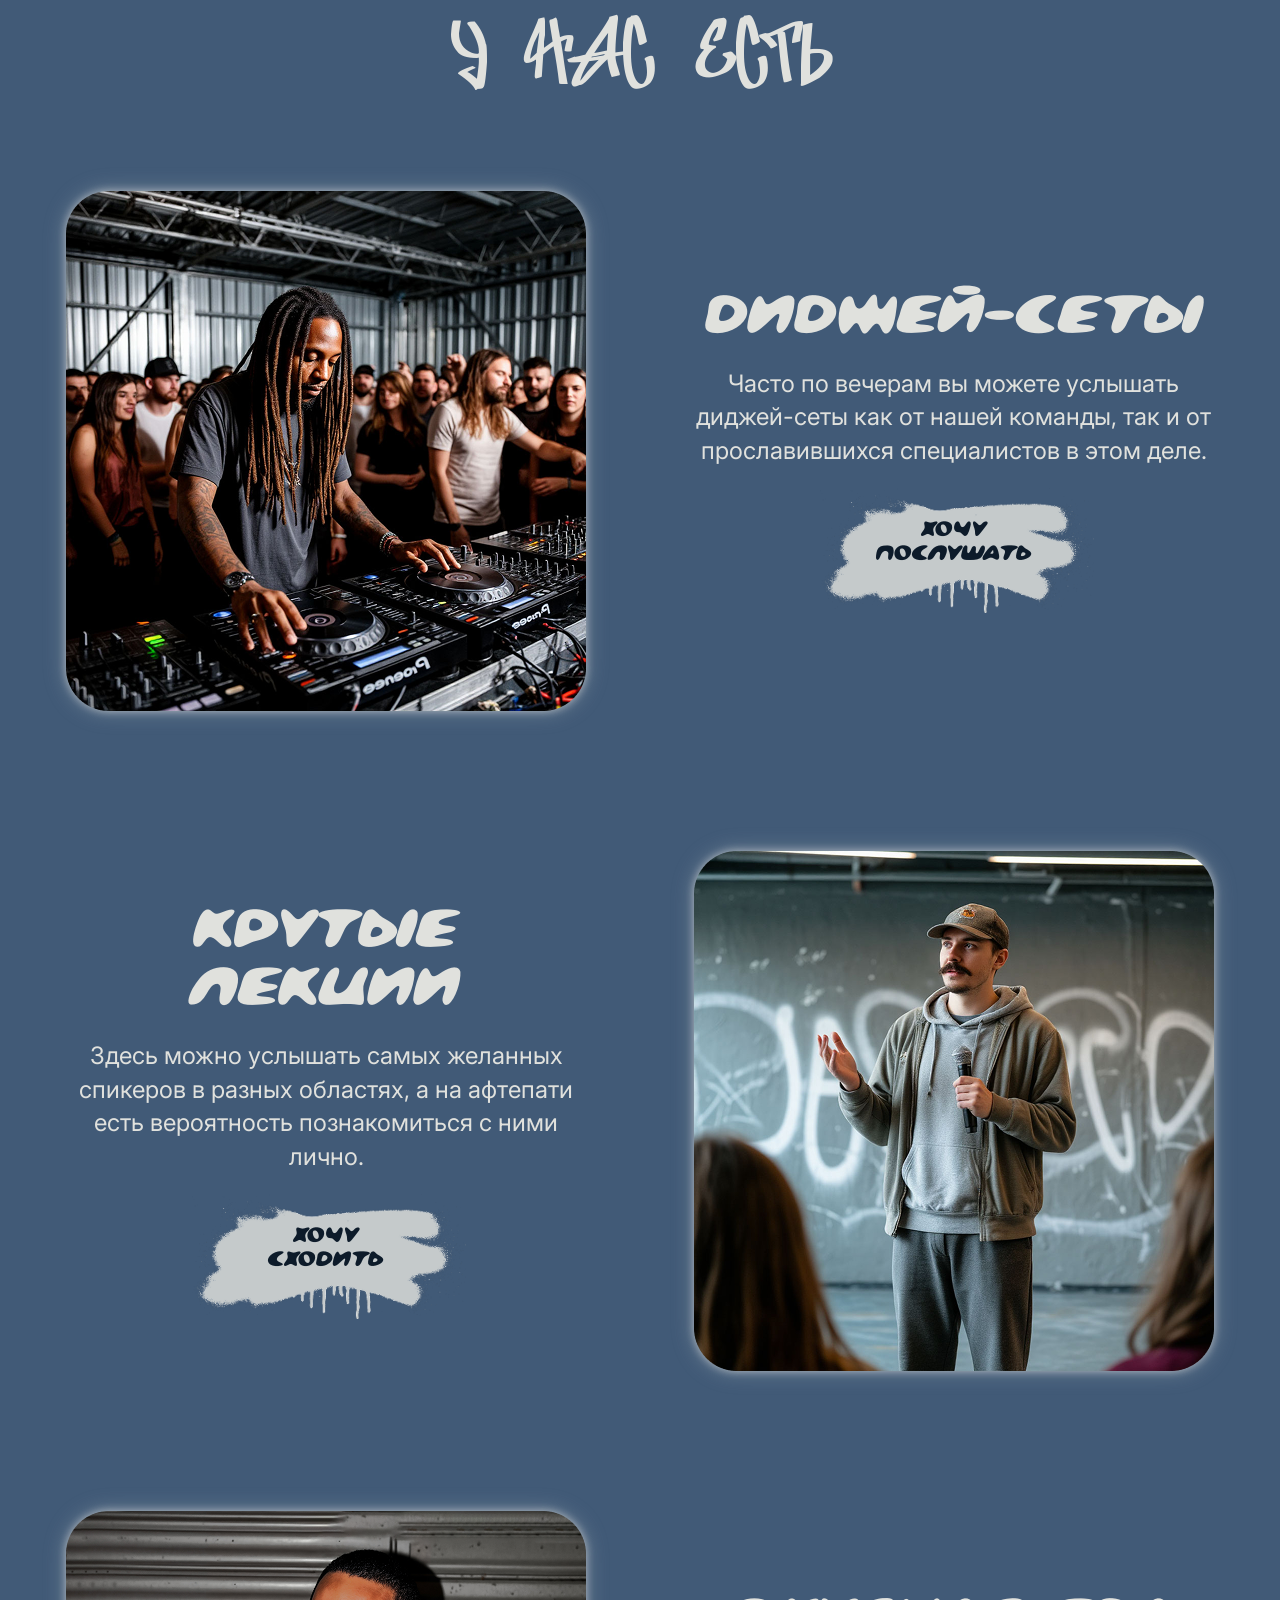
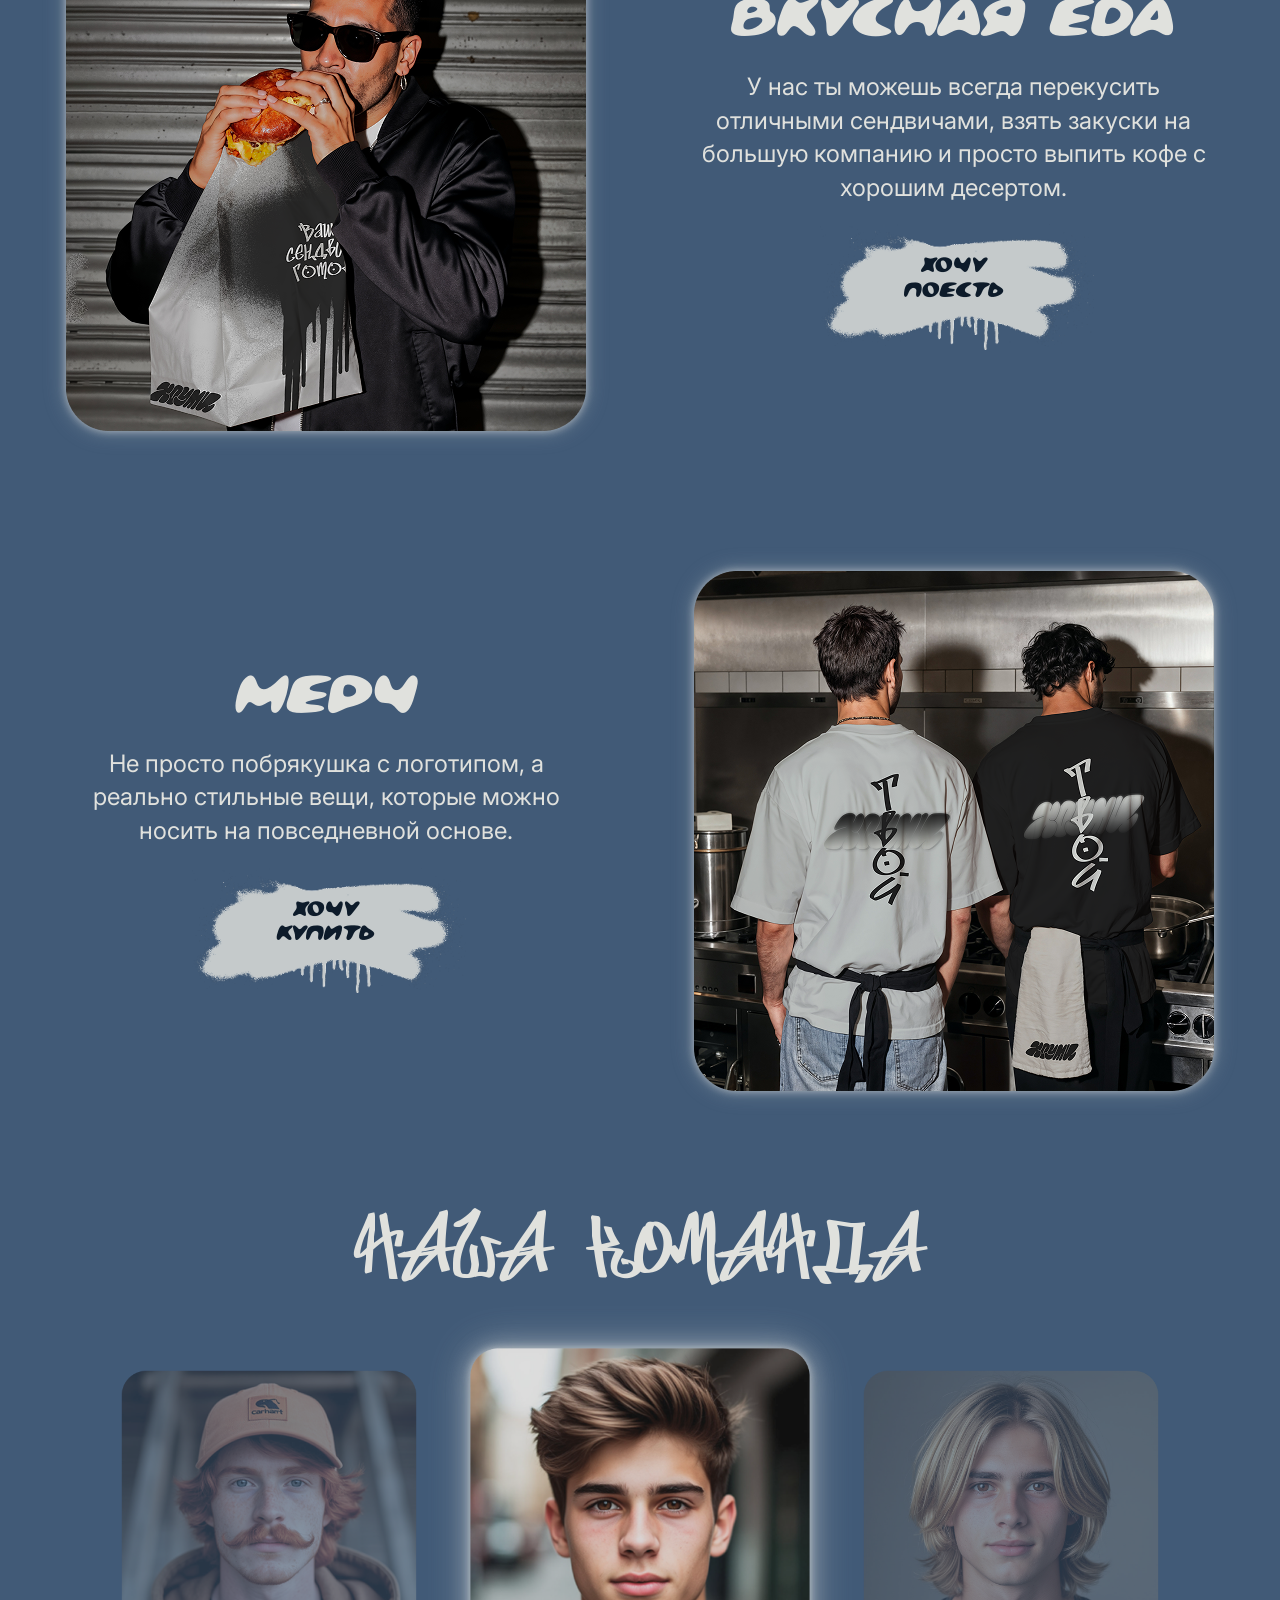
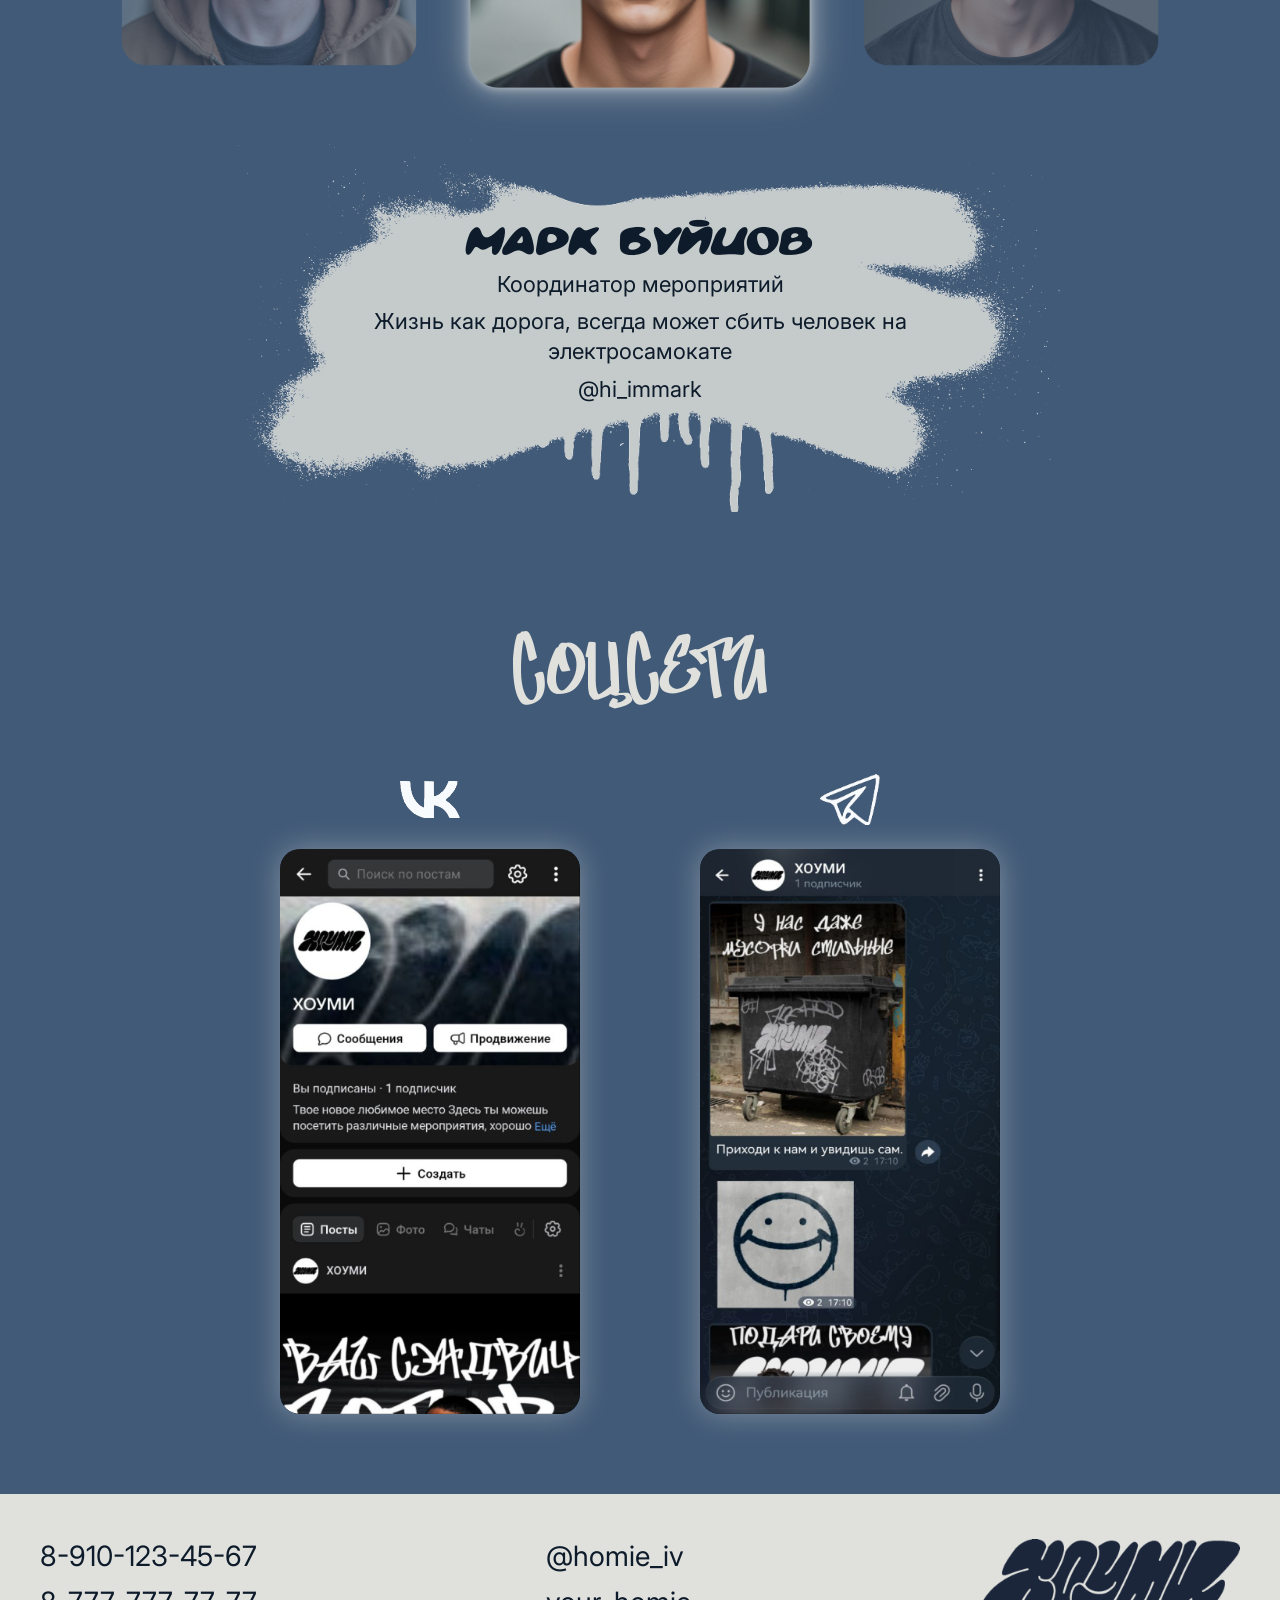
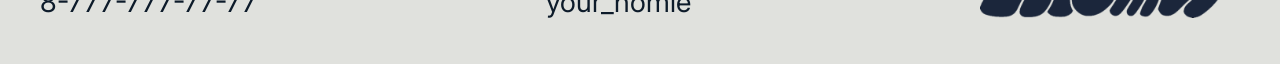
==== commit 2ddaaa75: "Add files via upload" ====
--- a/all-pages.html
+++ b/all-pages.html
@@ -9,7 +9,7 @@
   <link rel="stylesheet" href="index.css">
   <link rel="stylesheet" href="all-pages.css">
 </head>
-<body class="all-app">
+<body class="all-app route-home">
 
 <header class="header">
   <nav class="nav" id="routerNav">
@@ -84,10 +84,10 @@
           </div>
         </article>
         <article class="block reverse">
-          <div class="photo glow"><img src="4.png" alt="Мерч"></div>
+          <div class="photo glow"><img src="4photo.png" alt="Мерч"></div>
           <div class="text-side">
             <h2>МЕРЧ</h2>
-            <p>Не просто попрыгушка с логотипом, а реально стильные вещи, которые можно носить на повседневной основе.</p>
+            <p>Не просто побрякушка с логотипом, а реально стильные вещи, которые можно носить на повседневной основе.</p>
             <button type="button" class="small-patno router-link" data-target="merch"><img src="spatno4.png" alt=""><span>хочу<br>купить</span></button>
           </div>
         </article>
@@ -106,7 +106,7 @@
           <h2 id="home-name">МАРК БУЙЦОВ</h2>
           <p id="home-role">Координатор мероприятий</p>
           <p id="home-quote">Жизнь как дорога, всегда может сбить человек на электросамокате</p>
-          <p id="home-nick">hi_immark</p>
+          <p id="home-nick">@hi_immark</p>
         </div>
       </div>
     </section>
@@ -115,11 +115,15 @@
       <div class="social-grid">
         <div class="social-item">
           <img src="VK-white.png" class="icon" alt="VK">
-          <img src="screenVK.png" class="screen" alt="">
+          <a href="https://vk.ru/club236222625" class="social-screen-link" target="_blank" rel="noopener noreferrer">
+            <img src="screenVK.png" class="screen" alt="Группа Homie во ВКонтакте">
+          </a>
         </div>
         <div class="social-item">
           <img src="TG-white.png" class="icon" alt="Telegram">
-          <img src="screenTG.png" class="screen" alt="">
+          <a href="https://t.me/tvoyhomie" class="social-screen-link" target="_blank" rel="noopener noreferrer">
+            <img src="screenTG.png" class="screen" alt="Канал Homie в Telegram">
+          </a>
         </div>
       </div>
     </section>
@@ -135,7 +139,7 @@
 </main>
 
 <main id="page-merch" class="page-panel page-panel--frame">
-  <iframe class="page-frame" data-src="merch.html?embed=1" title="Мерч"></iframe>
+  <iframe class="page-frame" data-src="merch.html?embed=1" title="Мерч" scrolling="yes"></iframe>
 </main>
 
 <main id="page-minigame" class="page-panel page-panel--frame">
--- a/site-shared.css
+++ b/site-shared.css
@@ -9,36 +9,111 @@
     box-sizing: border-box;
 }
 
+:root {
+    --homie-action-btn: clamp(44px, 4.5vw, 52px);
+    --homie-content-pad-top: clamp(20px, 3vw, 40px);
+    --homie-content-pad-x: clamp(20px, 4vw, 56px);
+    --homie-head-row: clamp(48px, 6vw, 64px);
+    --homie-header-h: 58px;
+    --homie-actions-top: calc(
+        var(--homie-header-h) + var(--homie-content-pad-top) + var(--homie-head-row) / 2
+    );
+    --homie-page-heading-size: clamp(40px, 5.5vw, 56px);
+    --homie-page-heading-color: #e0e1dd;
+}
+
+html.is-embed {
+    --homie-actions-top: calc(var(--homie-content-pad-top) + var(--homie-head-row) / 2);
+}
+
+/* Корзина и «назад» — одна позиция на мерче и карточке товара */
+.homie-page-cart,
+.homie-page-back {
+    position: fixed;
+    top: var(--homie-actions-top);
+    z-index: 11;
+    width: var(--homie-action-btn);
+    height: var(--homie-action-btn);
+    border-radius: 50%;
+    background: #e0e1dd;
+    display: flex;
+    align-items: center;
+    justify-content: center;
+    text-decoration: none;
+    border: none;
+    padding: 0;
+    cursor: pointer;
+    box-shadow: 0 4px 28px rgba(13, 27, 42, 0.35);
+    transition: background 0.2s, transform 0.2s;
+    transform: translateY(-50%);
+}
+
+.homie-page-cart {
+    right: var(--homie-content-pad-x);
+}
+
+.homie-page-back {
+    left: var(--homie-content-pad-x);
+}
+
+.homie-page-cart:hover,
+.homie-page-back:hover {
+    background: #c8c9c4;
+    transform: translateY(-50%) scale(1.04);
+}
+
+.homie-page-cart img {
+    width: 55%;
+    height: auto;
+    display: block;
+}
+
+.homie-page-back img {
+    width: 22px;
+    height: auto;
+    display: block;
+}
+
 html {
     scroll-behavior: smooth;
+    outline: none;
 }
 
 body {
     font-family: "Inter", sans-serif;
-    background: url("background.png") no-repeat center/cover fixed;
     overflow-x: hidden;
     overflow-y: auto;
     min-height: 100vh;
+    outline: none;
 }
 
 body.page-no-scroll {
     overflow: hidden;
 }
 
-body::after {
+/* Текстура главной — index.css; SPA (all-app) — index.css + all-pages.css; меню — menu.css */
+body:not(.page-home):not(.all-app):not(.menu-layout):not(.page-events):not(.page-merch) {
+    background: url("background.png") no-repeat center top / cover fixed;
+    background-color: #415a77;
+    isolation: isolate;
+}
+
+body:not(.page-home):not(.all-app):not(.menu-layout):not(.page-events):not(.page-merch)::after {
     content: "";
     position: fixed;
     inset: 0;
     background: rgba(65, 90, 119, 0.5);
     z-index: -1;
-}
-
-body::before {
+    pointer-events: none;
+}
+
+body:not(.page-home):not(.all-app):not(.menu-layout):not(.page-events):not(.page-merch)::before {
     content: "";
     position: fixed;
     inset: 0;
     background: linear-gradient(to right, rgba(0, 0, 0, 0.644), transparent 20%, transparent 80%, rgba(0, 0, 0, 0.644));
     z-index: -1;
+    pointer-events: none;
 }
 
 .header {
@@ -53,6 +128,9 @@
     align-items: center;
     z-index: 10;
     padding: 0 clamp(16px, 4vw, 48px);
+    border: none;
+    outline: none;
+    box-shadow: none;
 }
 
 .nav {
@@ -95,97 +173,55 @@
     max-width: none;
 }
 
+.page-title,
+.merch-title,
+body.page-contacts .title,
+body.page-contacts .subtitle {
+    font-family: "Bulbasaur", cursive;
+    font-size: var(--homie-page-heading-size);
+    color: var(--homie-page-heading-color);
+    font-weight: 400;
+    line-height: 1.15;
+    text-align: center;
+}
+
 .page-title {
-    font-family: "Bulbasaur", cursive;
-    font-size: clamp(32px, 5vw, 50px);
-    color: #e0e1dd;
-    text-align: center;
     margin-bottom: 28px;
 }
 
-/* Корзина — светлый круг (#e0e1dd, как шапка и подвал) */
+/* Плавающая корзина справа сверху — отключена */
 .cart-float,
 .cart-big {
-    position: fixed;
-    top: 80px;
-    right: clamp(16px, 3vw, 40px);
-    z-index: 11;
-}
-
-.cart-float a,
-.cart-float .cart-float-btn,
-.cart-big a,
-.cart-big .cart-btn {
-    width: 70px;
-    height: 70px;
-    border-radius: 50%;
+    display: none !important;
+}
+
+.footer {
+    width: 100%;
+    margin-top: 80px;
+    min-height: 170px;
     background: #e0e1dd;
-    display: flex;
-    align-items: center;
-    justify-content: center;
-    text-decoration: none;
-    border: none;
-    cursor: pointer;
-}
-
-.cart-float a:hover,
-.cart-float a:active,
-.cart-float .cart-float-btn:hover,
-.cart-float .cart-float-btn:active,
-.cart-big a:hover,
-.cart-big a:active,
-.cart-big .cart-btn:hover,
-.cart-big .cart-btn:active {
-    background: #e0e1dd;
-}
-
-.cart-float img,
-.cart-big img {
-    width: 40px;
-    height: auto;
-}
-
-.footer {
-    margin-top: 80px;
-    background: #e0e1dd;
-    min-height: 200px;
+    padding: 27px clamp(16px, 5vw, 40px);
     display: flex;
     justify-content: space-between;
     align-items: center;
     gap: 24px;
     flex-wrap: wrap;
-    padding: 30px 60px;
-}
-
-.footer-left .text-block,
+    box-sizing: border-box;
+}
+
+.footer-left,
 .footer-center {
     display: flex;
     flex-direction: column;
     gap: 12px;
-    justify-content: space-between;
-    min-height: 100px;
 }
 
 .footer p {
-    font-size: 20px;
+    font-size: clamp(18px, 2.2vw, 28px);
     color: #0d1b2a;
 }
 
-.footer-item {
-    display: flex;
-    align-items: center;
-    gap: 10px;
-}
-
-.footer-item span {
-    font-size: 20px;
-    color: #0d1b2a;
-}
-
-.footer-item img {
-    height: 30px;
-}
-
-.footer-right img {
-    height: 80px;
-}
+.footer-logo {
+    width: min(260px, 42vw);
+    height: auto;
+}
--- a/index.css
+++ b/index.css
@@ -18,14 +18,19 @@
     box-sizing: border-box;
 }
 
-body.page-home {
+/* Главная: текстура + синий оверлей + боковые градиенты (index.html и all-pages #home) */
+body.page-home,
+body.all-app.route-home {
     font-family: "Inter", sans-serif;
     background: url("background.png") no-repeat center top / cover fixed;
+    background-color: #415a77;
     overflow-x: hidden;
     color: #e0e1dd;
-}
-
-body.page-home::after {
+    isolation: isolate;
+}
+
+body.page-home::after,
+body.all-app.route-home::after {
     content: "";
     position: fixed;
     inset: 0;
@@ -34,7 +39,8 @@
     pointer-events: none;
 }
 
-body.page-home::before {
+body.page-home::before,
+body.all-app.route-home::before {
     content: "";
     position: fixed;
     inset: 0;
@@ -56,7 +62,7 @@
     flex-direction: column;
     align-items: center;
     gap: 20px;
-    padding: clamp(40px, 7vw, 72px) 20px 0;
+    padding: clamp(72px, 11vw, 108px) 20px 0;
     text-align: center;
 }
 
@@ -78,7 +84,7 @@
     display: flex;
     flex-direction: column;
     align-items: center;
-    gap: clamp(32px, 5vw, 48px);
+    gap: clamp(20px, 3.5vw, 36px);
     padding: 0 clamp(16px, 4vw, 40px);
     text-align: center;
 }
@@ -94,8 +100,7 @@
 
 .intro-patno {
     position: relative;
-    width: min(700px, 92vw);
-    container-type: inline-size;
+    width: min(1000px, 98vw);
 }
 
 .intro-patno > img {
@@ -106,26 +111,29 @@
 
 .intro-patno__frame {
     position: absolute;
-    top: 21%;
-    right: 13%;
-    bottom: 33%;
-    left: 13%;
+    top: 50%;
+    left: 50%;
+    width: 72%;
+    height: 46%;
+    transform: translate(-50%, -64%);
     display: flex;
     align-items: center;
     justify-content: center;
     box-sizing: border-box;
     overflow: hidden;
     pointer-events: none;
+    container-type: size;
 }
 
 .intro-patno__text {
     margin: 0;
     max-width: 100%;
+    max-height: 100%;
     font-family: "Inter", sans-serif;
-    font-size: clamp(13px, 1.72cqi, 16px);
+    font-size: clamp(18px, min(10.5cqmin, 12.2cqh), 30px);
     font-weight: 400;
-    line-height: 1.48;
-    letter-spacing: 0.01em;
+    line-height: 1.37;
+    letter-spacing: 0.005em;
     text-align: center;
     color: #0d1b2a;
 }
@@ -203,26 +211,52 @@
 }
 
 .photo {
+    border-radius: 0 !important;
     width: min(100%, 520px);
+    max-width: 520px;
+    aspect-ratio: 1;
+    margin-inline: auto;
     justify-self: center;
-    border-radius: 30px;
+    overflow: visible;
 }
 
 .photo img {
     width: 100%;
+    height: 100%;
+    max-width: 520px;
     aspect-ratio: 1;
     object-fit: cover;
     display: block;
-    border-radius: 30px;
-}
-
-.glow {
-    box-shadow: 0 0 30px rgba(224, 225, 221, 0.45);
+    margin: 0;
+    border-radius: 0 !important;
+}
+
+.photo.glow,
+.photo.glow img {
+    border-radius: 0 !important;
+}
+
+.photo.glow img {
+    filter: drop-shadow(0 0 4px rgba(224, 225, 221, 0.65))
+        drop-shadow(0 0 10px rgba(224, 225, 221, 0.28));
+}
+
+/* bag.png: скругление и подсветка как у 1–3 фото */
+.we-have .blocks > .block:last-child .photo {
+    border-radius: 30px !important;
+    overflow: visible;
+}
+
+.we-have .blocks > .block:last-child .photo img {
+    border-radius: 30px !important;
+    filter: drop-shadow(0 0 4px rgba(224, 225, 221, 0.65))
+        drop-shadow(0 0 10px rgba(224, 225, 221, 0.28));
 }
 
 .text-side {
     display: flex;
     flex-direction: column;
+    align-items: center;
     gap: 20px;
 }
 
@@ -232,20 +266,32 @@
     font-size: clamp(32px, 4.5vw, 54px);
     line-height: 1.08;
     font-weight: normal;
+    text-align: center;
 }
 
 .text-side p {
     color: #e0e1dd;
     font-size: clamp(17px, 2vw, 24px);
     line-height: 1.4;
+    text-align: center;
 }
 
 .small-patno {
     position: relative;
-    width: 220px;
+    width: 280px;
+    align-self: center;
     max-width: 100%;
     display: block;
+    border: none;
+    background: transparent;
+    padding: 0;
+    margin: 0;
+    font: inherit;
+    color: inherit;
+    text-align: center;
     text-decoration: none;
+    cursor: pointer;
+    box-sizing: border-box;
     transition: transform 0.2s;
 }
 
@@ -311,13 +357,15 @@
 
 .we-have .small-patno span {
     position: absolute;
+    inset: 0;
     z-index: 1;
-    left: 50%;
-    top: 42%;
-    transform: translate(-50%, -50%);
-    width: 72%;
+    display: flex;
+    align-items: center;
+    justify-content: center;
+    padding: 11% 12% 17% 12%;
+    box-sizing: border-box;
     font-family: "Bulbasaur", cursive;
-    font-size: 20px;
+    font-size: 21px;
     line-height: 1.15;
     color: #0d1b2a;
     text-align: center;
@@ -353,15 +401,34 @@
 }
 
 .slide {
-    transition: opacity 0.5s, transform 0.5s, box-shadow 0.5s;
+    transition: opacity 0.5s, transform 0.5s, filter 0.5s;
+    border-radius: 0;
+    overflow: visible;
+    background: transparent;
 }
 
 .slide img {
     width: 100%;
     aspect-ratio: 1;
     object-fit: cover;
-    border-radius: 30px;
-    display: block;
+    border-radius: 0;
+    display: block;
+}
+
+.team .slider .slide,
+.team .slider .slide.side,
+.team .slider .slide.active-slide,
+#homeSlider .slide {
+    border-radius: 0;
+    overflow: visible;
+    background: transparent;
+}
+
+.team .slider .slide img,
+.team .slide img,
+.slider .slide img,
+#homeSlider .slide img {
+    border-radius: 0;
 }
 
 .slide.side {
@@ -372,12 +439,18 @@
 .slide.active-slide {
     opacity: 1;
     transform: scale(1.06);
-    box-shadow: 0 0 32px rgba(224, 225, 221, 0.55);
+}
+
+.team .slider .slide.active-slide img,
+#homeSlider .slide.active-slide img {
+    filter: drop-shadow(0 0 4px rgba(224, 225, 221, 0.65))
+        drop-shadow(0 0 10px rgba(224, 225, 221, 0.28))
+        drop-shadow(0 0 18px rgba(224, 225, 221, 0.45));
 }
 
 .team-info {
     position: relative;
-    width: min(700px, 100%);
+    width: min(840px, 96vw);
 }
 
 .team-info > img {
@@ -388,10 +461,10 @@
 
 .info-text {
     position: absolute;
-    top: 50%;
+    top: 47%;
     left: 50%;
     transform: translate(-50%, -50%);
-    width: min(520px, 78%);
+    width: min(600px, 82%);
     text-align: center;
     transition: opacity 0.4s ease;
 }
@@ -420,9 +493,10 @@
 }
 
 .socials-title {
-    font-family: "Bulbasaur", cursive;
-    font-size: clamp(40px, 5.5vw, 72px);
-    color: #e0e1dd;
+    font-family: "Guano", "Guano Apes", cursive;
+    font-size: clamp(40px, 6.5vw, 80px);
+    color: #e0e1dd;
+    text-align: center;
     font-weight: normal;
 }
 
@@ -443,7 +517,9 @@
 
 .social-item .icon {
     width: 60px;
-    height: auto;
+    height: 60px;
+    object-fit: contain;
+    display: block;
 }
 
 .social-item .screen {
@@ -455,9 +531,9 @@
 
 .footer {
     width: 100%;
-    min-height: 256px;
+    min-height: 170px;
     background: #e0e1dd;
-    padding: 40px clamp(24px, 5vw, 60px);
+    padding: 27px clamp(16px, 5vw, 40px);
     display: flex;
     justify-content: space-between;
     align-items: center;
@@ -501,5 +577,12 @@
     .slide.active-slide {
         transform: none;
     }
-}
-
+
+    .team .slider .slide,
+    .team .slider .slide img,
+    #homeSlider .slide,
+    #homeSlider .slide img {
+        border-radius: 0;
+    }
+}
+
--- a/all-pages.css
+++ b/all-pages.css
@@ -53,13 +53,6 @@
     padding: 0;
 }
 
-body.all-app .cart-float-btn.router-link,
-body.all-app .cart-float-btn.router-link:hover,
-body.all-app .cart-float-btn.router-link:active,
-body.all-app .cart-float-btn.router-link:focus-visible {
-    background: #e0e1dd;
-}
-
 body.all-app .cart-float-btn img {
     width: 40px;
     height: auto;
@@ -69,16 +62,24 @@
     display: none;
 }
 
-/* Главная в SPA — как index.html / Figma */
+/* Главная в SPA — фон только на route-home (см. index.css); на остальных маршрутах — без текстуры */
+body.all-app:not(.route-home) {
+    background: #0d1b2a;
+}
+
+body.all-app:not(.route-home)::before,
+body.all-app:not(.route-home)::after {
+    display: none;
+}
+
 body.all-app.route-home {
     color: #e0e1dd;
 }
 
 body.all-app #page-home .intro-patno {
     position: relative;
-    width: min(700px, 92vw);
+    width: min(1000px, 98vw);
     margin: 0 auto;
-    container-type: inline-size;
 }
 
 body.all-app #page-home .intro-patno > img {
@@ -88,27 +89,30 @@
 
 body.all-app #page-home .intro-patno__frame {
     position: absolute;
-    top: 21%;
-    right: 13%;
-    bottom: 33%;
-    left: 13%;
+    top: 50%;
+    left: 50%;
+    width: 72%;
+    height: 46%;
+    transform: translate(-50%, -64%);
     display: flex;
     align-items: center;
     justify-content: center;
     box-sizing: border-box;
     overflow: hidden;
     pointer-events: none;
+    container-type: size;
 }
 
 body.all-app #page-home .intro-patno__text,
 body.all-app #page-home .intro-text-wrap {
     margin: 0;
     max-width: 100%;
+    max-height: 100%;
     font-family: "Inter", sans-serif;
-    font-size: clamp(13px, 1.72cqi, 16px);
+    font-size: clamp(18px, min(10.5cqmin, 12.2cqh), 30px);
     font-weight: 400;
-    line-height: 1.48;
-    letter-spacing: 0.01em;
+    line-height: 1.37;
+    letter-spacing: 0.005em;
     text-align: center;
     color: #0d1b2a;
 }
@@ -117,16 +121,66 @@
     display: none;
 }
 
+body.all-app #page-home .text-side {
+    align-items: center;
+}
+
 body.all-app #page-home .text-side h2,
 body.all-app #page-home .text-side h3 {
     font-family: "Bulbasaur", cursive;
     font-size: clamp(32px, 4.5vw, 54px);
+    text-align: center;
+}
+
+body.all-app #page-home .text-side p {
+    text-align: center;
+}
+
+body.all-app #page-home .small-patno {
+    width: 280px;
+    align-self: center;
+}
+
+body.all-app #page-home .we-have .small-patno span {
+    padding: 11% 12% 17% 12%;
+}
+
+body.all-app #page-home .team .slider .slide,
+body.all-app #page-home .team .slider .slide.side,
+body.all-app #page-home .team .slider .slide.active-slide,
+body.all-app #page-home #homeSlider .slide {
+    border-radius: 0;
+    overflow: visible;
+    background: transparent;
+}
+
+body.all-app #page-home .team .slider .slide img,
+body.all-app #page-home .team .slide img,
+body.all-app #page-home .slider .slide img,
+body.all-app #page-home #homeSlider .slide img {
+    border-radius: 0;
+}
+
+body.all-app #page-home .team .slider .slide.active-slide img,
+body.all-app #page-home #homeSlider .slide.active-slide img {
+    filter: drop-shadow(0 0 4px rgba(224, 225, 221, 0.65))
+        drop-shadow(0 0 10px rgba(224, 225, 221, 0.28))
+        drop-shadow(0 0 18px rgba(224, 225, 221, 0.45));
+}
+
+body.all-app #page-home .team-info {
+    width: min(840px, 96vw);
+}
+
+body.all-app #page-home .info-text {
+    width: min(600px, 82%);
 }
 
 body.all-app #page-home .social-grid {
     display: flex;
     flex-wrap: wrap;
     justify-content: center;
+    align-items: flex-start;
     gap: clamp(48px, 10vw, 120px);
 }
 
@@ -139,6 +193,17 @@
 
 body.all-app #page-home .social-item .icon {
     width: 60px;
+}
+
+body.all-app #page-home .social-screen-link {
+    display: block;
+    text-decoration: none;
+    border-radius: 20px;
+}
+
+body.all-app #page-home .social-screen-link:focus-visible {
+    outline: 2px solid #e0e1dd;
+    outline-offset: 4px;
 }
 
 body.all-app #page-home .line span {
@@ -181,11 +246,49 @@
     margin-top: 0;
 }
 
+body.all-app #page-home .hero {
+    padding: clamp(72px, 11vw, 108px) 20px 0;
+}
+
 body.all-app #page-home .small-patno.router-link {
     border: none;
     background: transparent;
     padding: 0;
-    text-align: center;
+    margin: 0;
+    font: inherit;
+    color: inherit;
+    text-align: center;
+    cursor: pointer;
+}
+
+body.all-app #page-home .photo,
+body.all-app #page-home .photo.glow {
+    width: min(100%, 520px);
+    max-width: 520px;
+    aspect-ratio: 1;
+    overflow: visible;
+    border-radius: 0 !important;
+}
+
+body.all-app #page-home .photo img,
+body.all-app #page-home .photo.glow img {
+    width: 100%;
+    height: 100%;
+    max-width: 520px;
+    aspect-ratio: 1;
+    object-fit: cover;
+    border-radius: 0 !important;
+}
+
+body.all-app #page-home .we-have .blocks > .block:last-child .photo {
+    border-radius: 30px !important;
+    overflow: visible;
+}
+
+body.all-app #page-home .we-have .blocks > .block:last-child .photo img {
+    border-radius: 30px !important;
+    filter: drop-shadow(0 0 4px rgba(224, 225, 221, 0.65))
+        drop-shadow(0 0 10px rgba(224, 225, 221, 0.28));
 }
 
 body.all-app .page-panel {
@@ -219,32 +322,67 @@
 body.all-app .page-frame {
     display: block;
     width: 100%;
+    height: calc(100vh - 58px - 170px);
+    min-height: 360px;
+    border: none;
+    outline: none;
+    box-shadow: none;
+    background: transparent;
+}
+
+body.all-app .page-frame:focus,
+body.all-app .page-frame:focus-visible {
+    outline: none;
+    border: none;
+    box-shadow: none;
+}
+
+/* Встроенные страницы: прокрутка только внутри iframe, не у родителя */
+body.all-app.route-frame {
+    background: #0d1b2a;
+    height: 100vh;
+    overflow: hidden;
+}
+
+body.all-app.route-frame .page-panel--frame {
+    margin-top: 58px;
+    padding: 0;
+    max-width: none;
+    width: 100%;
     height: calc(100vh - 58px);
-    min-height: 480px;
-    border: 0;
+    overflow: hidden;
+    box-sizing: border-box;
+}
+
+body.all-app.route-frame .page-panel--frame.active {
+    display: block;
+}
+
+body.all-app.route-frame .page-frame {
+    display: block;
+    width: 100%;
+    height: 100%;
+    min-height: 0;
+    margin: 0;
+    padding: 0;
+    border: none;
+    outline: none;
+    box-shadow: none;
     background: transparent;
 }
 
-body.all-app.route-menu #page-menu.page-panel--frame.active {
-    display: block;
-    margin-top: 58px;
-    max-width: none;
-    padding-bottom: 0;
-}
-
-body.all-app.route-menu #page-menu .page-frame {
-    height: auto;
-    min-height: 0;
-}
-
-/* Подвал общего приложения: только на главной (меню — подвал внутри iframe) */
+body.all-app.route-frame > footer.footer {
+    display: none;
+}
+
+/* Подвал общего приложения — на всех маршрутах */
 body.all-app > footer.footer {
-    display: none;
+    display: flex;
     width: 100%;
     margin-top: 0;
-    min-height: 256px;
+    min-height: 170px;
     background: #e0e1dd;
-    padding: 40px clamp(24px, 5vw, 60px);
+    padding: 27px clamp(16px, 5vw, 40px);
     justify-content: space-between;
     align-items: center;
     gap: 24px;
@@ -252,10 +390,6 @@
     box-sizing: border-box;
 }
 
-body.all-app > footer.footer.footer--site-visible {
-    display: flex;
-}
-
 body.all-app > footer.footer .footer-left,
 body.all-app > footer.footer .footer-center {
     display: flex;
@@ -273,7 +407,7 @@
     height: auto;
 }
 
-body.all-app .router-link:not(.cart-float-btn) {
+body.all-app .router-link {
     cursor: pointer;
     border: none;
     background: none;
@@ -282,13 +416,6 @@
     padding: 0;
 }
 
-body.all-app .cart-float-btn.router-link {
-    cursor: pointer;
-    border: none;
-    font: inherit;
-    padding: 0;
-}
-
 body.all-app .router-link:focus-visible {
     outline: 2px solid #415a77;
     outline-offset: 2px;
@@ -297,7 +424,6 @@
 /* Главная */
 .hero {
     text-align: center;
-    padding: 20px 24px 0;
 }
 
 .hero-badge {
